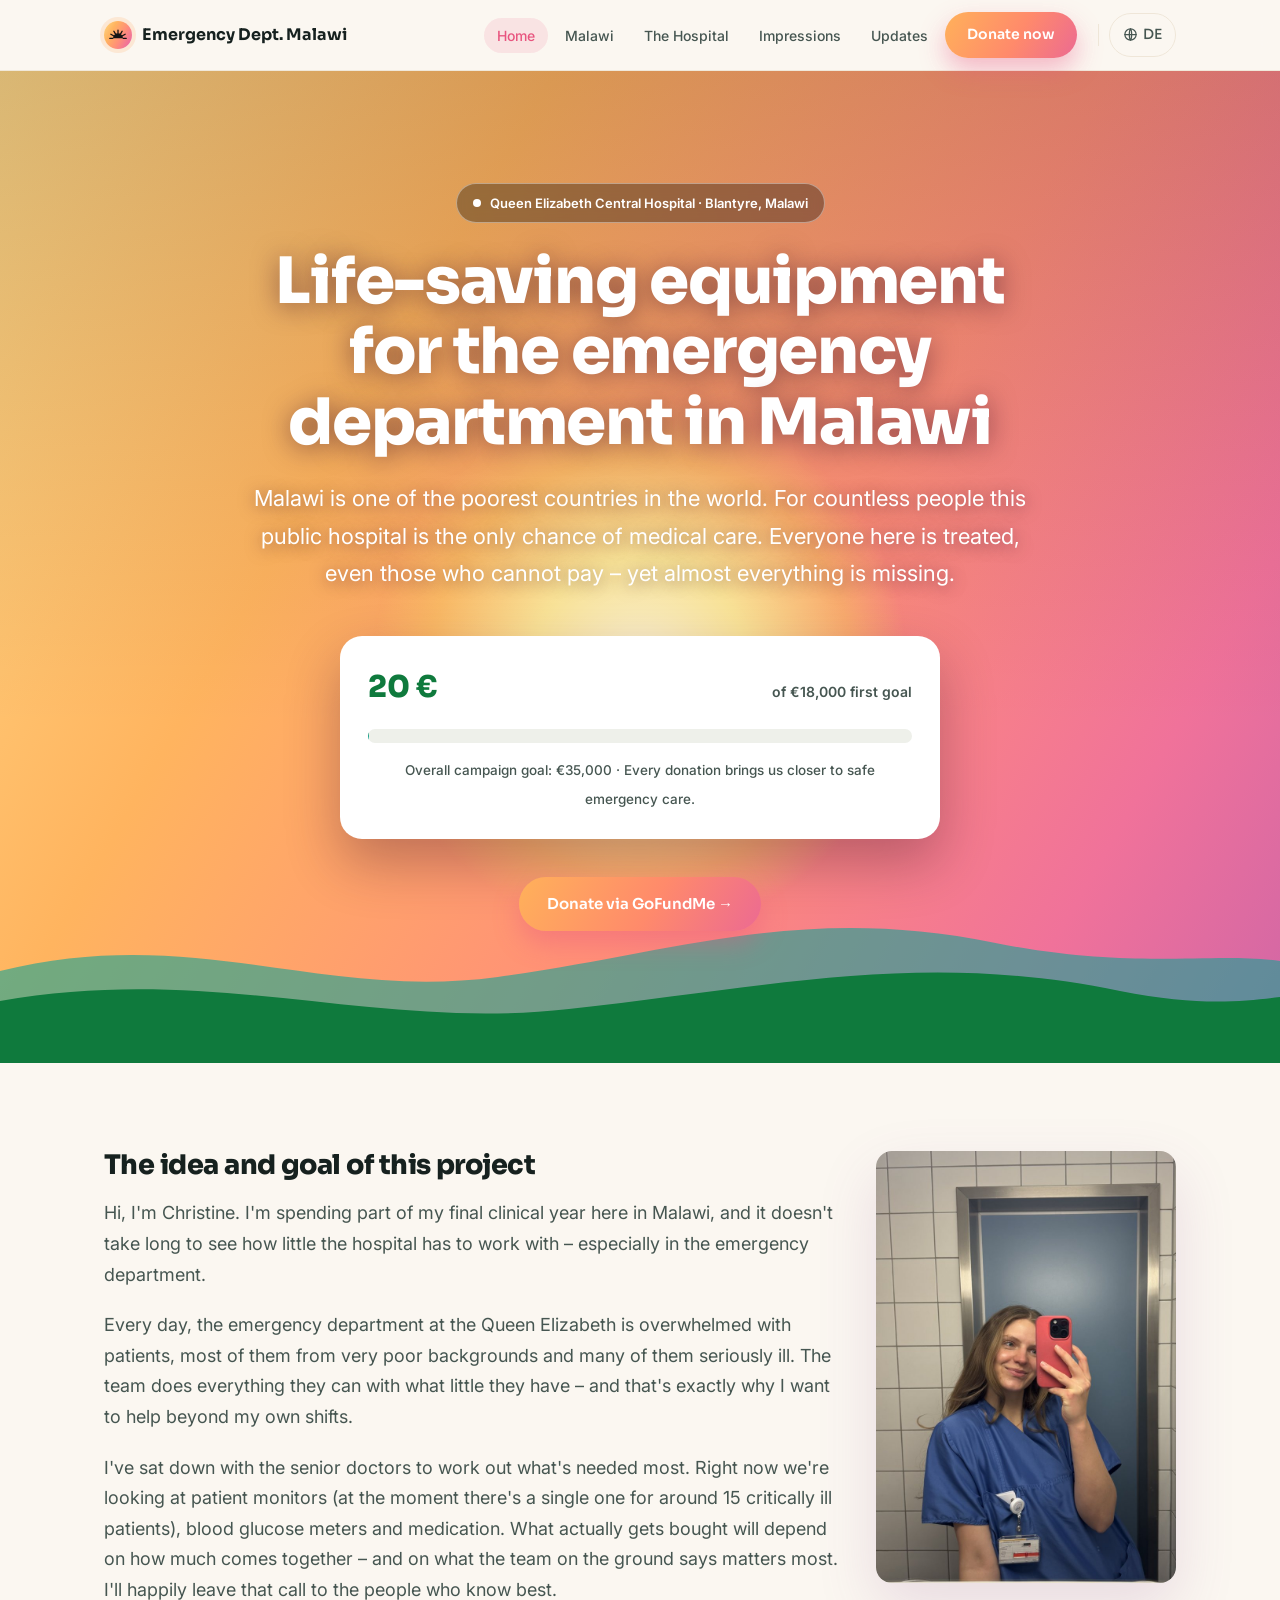
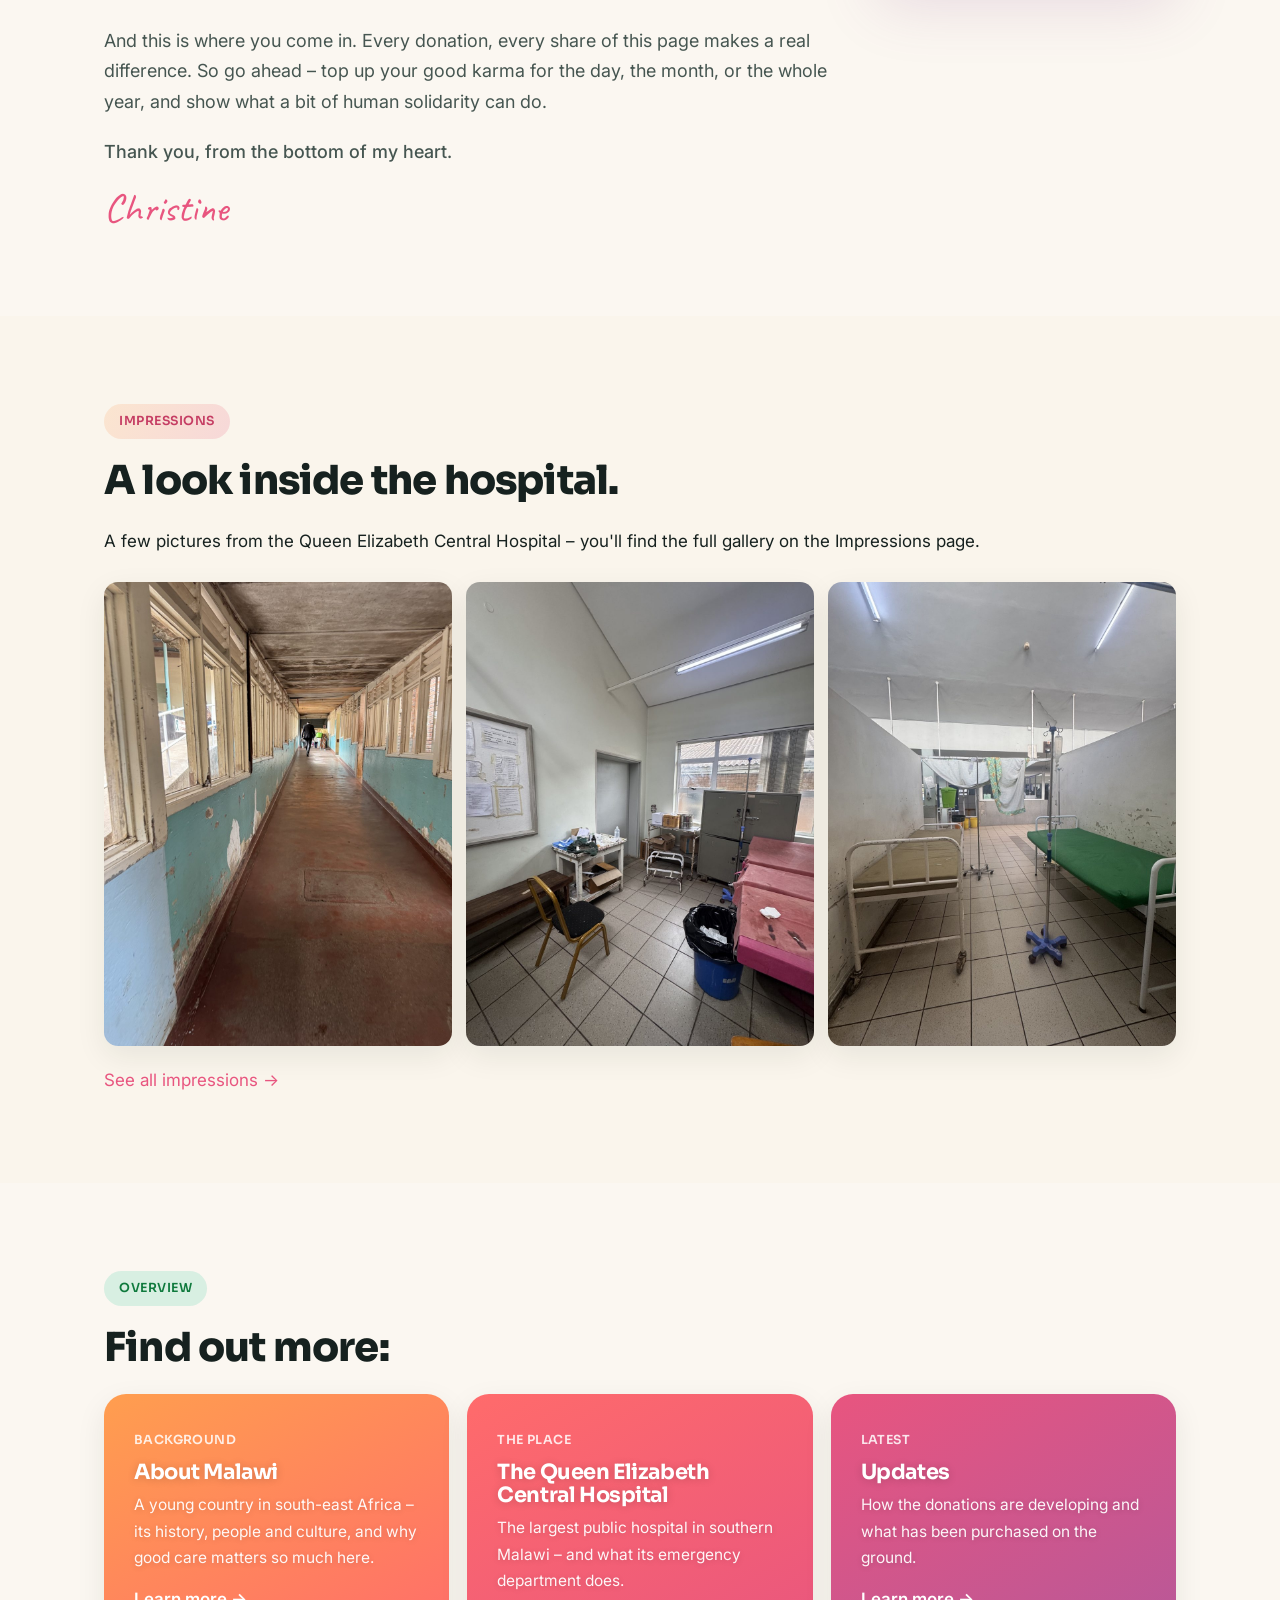
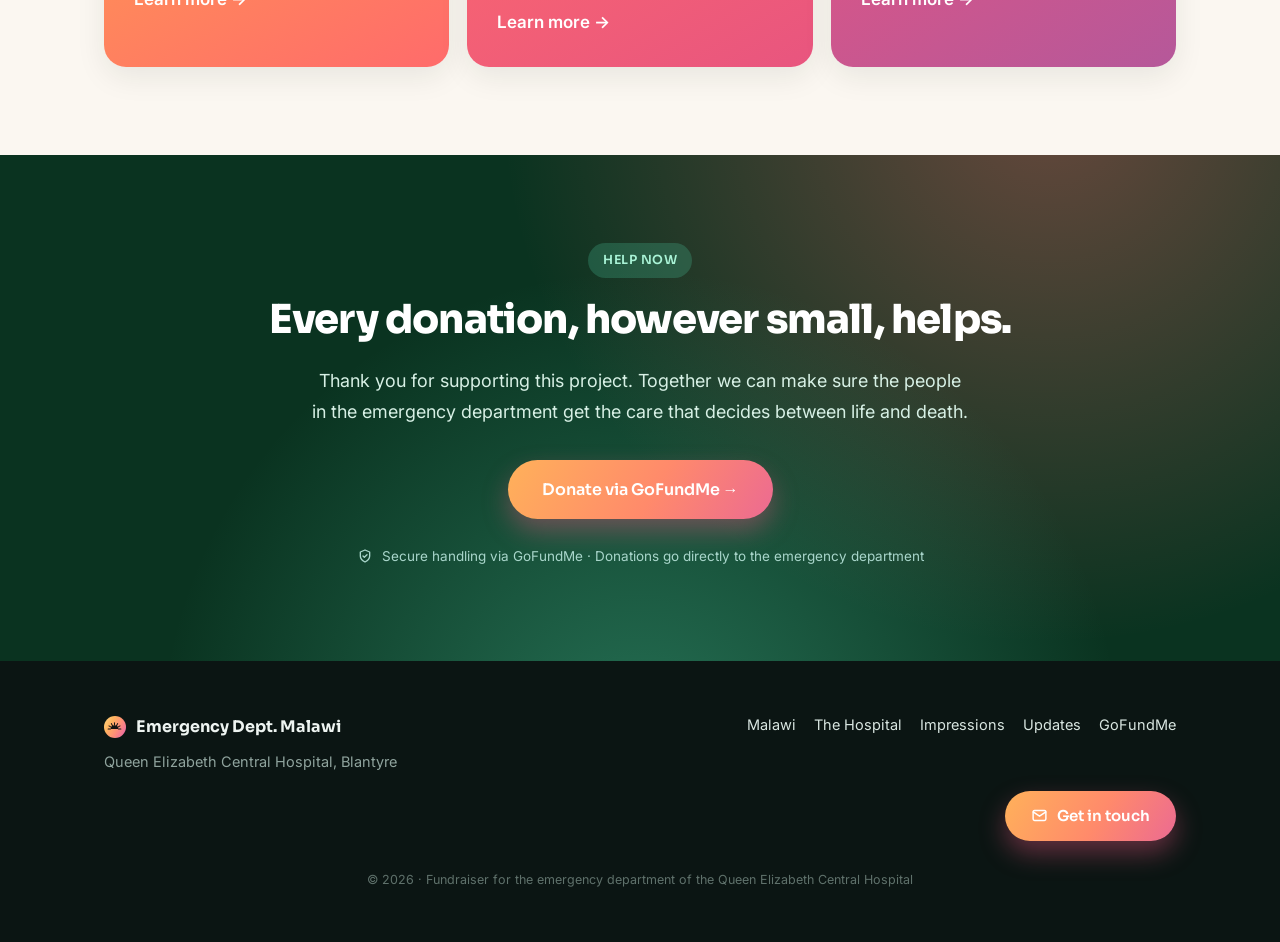
==== en/index.html @ a4d239ee "Add files via upload" ====
<!DOCTYPE html>
<html lang="en">
<head>
<meta charset="UTF-8">
<meta name="viewport" content="width=device-width, initial-scale=1.0">
<title>Emergency Department Malawi – Fundraiser for the Queen Elizabeth Central Hospital</title>
<meta name="description" content="Fundraiser for life-saving equipment for the emergency department at the Queen Elizabeth Central Hospital in Blantyre, Malawi.">
<meta property="og:type" content="website">
<meta property="og:site_name" content="Emergency Dept. Malawi">
<meta property="og:title" content="Emergency Department Malawi – Fundraiser for the Queen Elizabeth Central Hospital">
<meta property="og:description" content="Fundraiser for life-saving equipment for the emergency department at the Queen Elizabeth Central Hospital in Blantyre, Malawi.">
<meta property="og:url" content="https://chrisbicode.github.io/Malawi-Emergency-departement/en/index.html">
<meta property="og:image" content="https://chrisbicode.github.io/Malawi-Emergency-departement/share_en.jpg">
<meta property="og:image:width" content="1200">
<meta property="og:image:height" content="630">
<meta property="og:image:alt" content="Queen Elizabeth Central Hospital emergency department, Malawi – fundraiser">
<meta property="og:locale" content="en_US">
<meta name="twitter:card" content="summary_large_image">
<meta name="twitter:title" content="Emergency Department Malawi – Fundraiser for the Queen Elizabeth Central Hospital">
<meta name="twitter:description" content="Fundraiser for life-saving equipment for the emergency department at the Queen Elizabeth Central Hospital in Blantyre, Malawi.">
<meta name="twitter:image" content="https://chrisbicode.github.io/Malawi-Emergency-departement/share_en.jpg">
<link rel="preconnect" href="https://fonts.googleapis.com">
<link rel="preconnect" href="https://fonts.gstatic.com" crossorigin>
<link href="https://fonts.googleapis.com/css2?family=Sora:wght@400;500;600;700;800&family=Inter:wght@400;500;600&family=Caveat:wght@600;700&display=swap" rel="stylesheet">
<link rel="icon" href="../sun.svg">
<link rel="stylesheet" href="../style.css?v=12">
<style>.nav svg{width:26px;height:26px}.eyebrow .dot{width:8px;height:8px}svg{max-width:100%}.subhero{align-items:flex-start}.subhero h1{margin-bottom:12px}@media(min-width:601px){.subhero .wrap{padding-top:90px}}</style>
</head>
<body>

<!-- ============ HEADER ============ -->
<header class="site">
  <div class="wrap nav">
    <a class="brand" href="index.html"><span class="orb"></span> Emergency&nbsp;Dept.&nbsp;Malawi</a>
    <button class="menu-toggle" aria-label="Menu"><span class="mbar" aria-hidden="true"></span></button>
    <ul id="navmenu">
      <li><a class="link active" href="index.html">Home</a></li>
      <li><a class="link" href="malawi.html">Malawi</a></li>
      <li><a class="link" href="krankenhaus.html">The Hospital</a></li>
      <li><a class="link" href="erfahrungen.html">Impressions</a></li>
      <li><a class="link" href="updates.html">Updates</a></li>
      <li><a href="https://www.gofundme.com/f/lebensrettende-ausstattung-fur-die-notaufnahme-in-malawi" target="_blank" rel="noopener" class="btn btn-primary">Donate now</a></li>
    </ul>
    <a class="link lang" href="../index.html" aria-label="Auf Deutsch"><svg viewBox="0 0 24 24" fill="none" stroke="currentColor" stroke-width="2" stroke-linecap="round" stroke-linejoin="round"><circle cx="12" cy="12" r="9"/><path d="M3 12h18M12 3c2.5 2.7 2.5 15.3 0 18M12 3c-2.5 2.7-2.5 15.3 0 18"/></svg> DE</a>
  </div>
</header>

<!-- ============ HERO ============ -->
<section class="hero hero-centered">
  <div class="sun"></div>
  <div class="scrim"></div>
  <div class="land">
    <svg viewBox="0 0 1440 180" preserveAspectRatio="none" xmlns="http://www.w3.org/2000/svg">
      <path d="M0,86 C220,38 360,116 560,92 C760,68 900,18 1120,58 C1280,86 1360,66 1440,76 L1440,180 L0,180 Z" fill="#15a394" opacity="0.6"/>
      <path d="M0,116 C240,78 420,146 640,124 C880,100 1040,66 1260,106 C1350,122 1400,116 1440,112 L1440,180 L0,180 Z" fill="#0f7a3d"/>
    </svg>
  </div>
  <div class="wrap">
    <span class="eyebrow"><span class="dot"></span> Queen Elizabeth Central Hospital · Blantyre, Malawi</span>
    <h1>Life-saving equipment for the emergency department in Malawi</h1>
    <p class="lead">Malawi is one of the poorest countries in the world. For countless people this public hospital is the only chance of medical care. Everyone here is treated, even those who cannot pay – yet almost everything is missing.</p>

    <div class="progress-card">
      <div class="row">
        <span class="raised" id="raisedAmount">0 €</span>
        <span class="goal">of €18,000 first goal</span>
      </div>
      <div class="bar"><span id="bar"></span></div>
      <small>Overall campaign goal: €35,000 · Every donation brings us closer to safe emergency care.</small>
    </div>

    <div class="cta">
      <a href="https://www.gofundme.com/f/lebensrettende-ausstattung-fur-die-notaufnahme-in-malawi" target="_blank" rel="noopener" class="btn btn-primary">Donate via GoFundMe →</a>
    </div>
  </div>
</section>

<!-- ============ ABOUT ME ============ -->
<section>
  <div class="wrap intro-2col">
    <div class="intro-text">
      <h2 class="title" style="font-size:clamp(21px,2.4vw,27px);margin-bottom:18px">The idea and goal of this project</h2>
      <div class="prose">
        <p>Hi, I'm Christine. I'm spending part of my final clinical year here in Malawi, and it doesn't take long to see how little the hospital has to work with – especially in the emergency department.</p>
        <p>Every day, the emergency department at the Queen Elizabeth is overwhelmed with patients, most of them from very poor backgrounds and many of them seriously ill. The team does everything they can with what little they have – and that's exactly why I want to help beyond my own shifts.</p>
        <p>I've sat down with the senior doctors to work out what's needed most. Right now we're looking at patient monitors (at the moment there's a single one for around 15 critically ill patients), blood glucose meters and medication. What actually gets bought will depend on how much comes together – and on what the team on the ground says matters most. I'll happily leave that call to the people who know best.</p>
        <p>And this is where you come in. Every donation, every share of this page makes a real difference. So go ahead – top up your good karma for the day, the month, or the whole year, and show what a bit of human solidarity can do.</p>
        <p class="danke">Thank you, from the bottom of my heart.</p>
        <div class="signature">Christine</div>
      </div>
    </div>
    <div class="intro-photo">
      <img src="../christine.jpg" alt="Christine in scrubs at the hospital">
    </div>
  </div>
</section>

<!-- ============ IMPRESSIONS PREVIEW ============ -->
<section class="alt">
  <div class="wrap">
    <span class="label sun">Impressions</span>
    <h2 class="title">A look inside the hospital.</h2>
    <p class="prose" style="margin-bottom:26px">A few pictures from the Queen Elizabeth Central Hospital – you'll find the full gallery on the Impressions page.</p>
    <a class="preview-grid" href="erfahrungen.html" aria-label="To the Impressions page">
      <img src="../foto1-flur.jpg" alt="Hospital corridor">
      <img src="../foto2-behandlungsraum.jpg" alt="Trauma room">
      <img src="../foto3-station.jpg" alt="Treatment bays">
      <img class="pv-m" src="../foto4-bett.jpg" alt="Treatment bay">
    </a>
    <p class="prose" style="margin-top:20px"><a href="erfahrungen.html">See all impressions →</a></p>
  </div>
</section>

<!-- ============ LEARN MORE (NAV) ============ -->
<section>
  <div class="wrap">
    <span class="label grn">Overview</span>
    <h2 class="title">Find out more:</h2>
    <div class="cards">
      <a class="navcard" href="malawi.html">
        <span class="tag">Background</span>
        <h3>About Malawi</h3>
        <p>A young country in south-east Africa – its history, people and culture, and why good care matters so much here.</p>
        <span class="go">Learn more →</span>
      </a>
      <a class="navcard" href="krankenhaus.html">
        <span class="tag">The place</span>
        <h3>The Queen Elizabeth Central Hospital</h3>
        <p>The largest public hospital in southern Malawi – and what its emergency department does.</p>
        <span class="go">Learn more →</span>
      </a>
      <a class="navcard" href="updates.html">
        <span class="tag">Latest</span>
        <h3>Updates</h3>
        <p>How the donations are developing and what has been purchased on the ground.</p>
        <span class="go">Learn more →</span>
      </a>
    </div>
  </div>
</section>

<!-- ============ DONATE ============ -->
<section class="donate" id="spenden">
  <div class="wrap">
    <span class="label grn">Help now</span>
    <h2 class="title" style="text-align:center">Every donation, however small, helps.</h2>
    <div class="prose">
      <p>Thank you for supporting this project. Together we can make sure the people in the emergency department get the care that decides between life and death.</p>
    </div>
    <div style="margin-top:32px">
      <a href="https://www.gofundme.com/f/lebensrettende-ausstattung-fur-die-notaufnahme-in-malawi" target="_blank" rel="noopener" class="btn btn-primary" style="font-size:16px;padding:16px 34px">Donate via GoFundMe →</a>
    </div>
    <div class="trust"><svg viewBox="0 0 24 24" fill="none" stroke="currentColor" stroke-width="2" stroke-linecap="round" stroke-linejoin="round"><path d="M12 3l7 3v6c0 4-3 7-7 9-4-2-7-5-7-9V6l7-3Z"/><path d="M9 12l2 2 4-4"/></svg> Secure handling via GoFundMe · Donations go directly to the emergency department</div>
  </div>
</section>

<!-- ============ FOOTER ============ -->
<footer class="site">
  <div class="wrap fgrid">
    <div>
      <div class="brand" style="color:#eef4f1;margin-bottom:10px"><span class="orb" style="width:22px;height:22px"></span> Emergency Dept. Malawi</div>
      Queen Elizabeth Central Hospital, Blantyre
    </div>
    <div class="fnav">
      <a href="malawi.html">Malawi</a>
      <a href="krankenhaus.html">The Hospital</a>
      <a href="erfahrungen.html">Impressions</a>
      <a href="updates.html">Updates</a>
      <a href="https://www.gofundme.com/f/lebensrettende-ausstattung-fur-die-notaufnahme-in-malawi" target="_blank" rel="noopener">GoFundMe</a>
    </div>
  </div>
      <div class="wrap fcontact">
      <a class="btn btn-primary" href="mailto:chbie115@uni-duesseldorf.de" style="padding:12px 26px"><svg viewBox="0 0 24 24" width="17" height="17" fill="none" stroke="currentColor" stroke-width="2" stroke-linecap="round" stroke-linejoin="round"><rect x="3" y="5" width="18" height="14" rx="2"/><path d="M3 7l9 6 9-6"/></svg> Get in touch</a>
    </div>
    <div class="wrap center" style="margin-top:28px;color:#5f716b;font-size:12.5px">© <span id="year"></span> · Fundraiser for the emergency department of the Queen Elizabeth Central Hospital</div>
</footer>

<script>
  const SPENDENZIEL = 18000;
  const SPENDENSTAND = 20;
</script>
<script src="../script.js?v=12"></script>
</body>
</html>
---- style.css ----
/* =========================================================
   Gemeinsames Stylesheet – Spendenaufruf Notaufnahme Malawi
   ========================================================= */
:root{
  --sun-1:#ffd166; --sun-2:#ff9e4f; --sun-3:#ff6b6b; --sun-4:#e8557f; --sun-5:#c94f97;
  --green-1:#0f7a3d; --green-2:#15a394; --green-3:#4ecca3; --green-ink:#0a3320;
  --ink:#16211f; --muted:#465651; --paper:#fbf7f1; --card:#ffffff; --line:#efe6d8;
  --sunset:linear-gradient(120deg,#ffd987 0%,#ffb45f 30%,#ff8f78 60%,#f0729a 84%,#d066a6 100%);
  --sunset-soft:linear-gradient(120deg,#ffb15a,#ff8a6b 55%,#ec6a92);
  --grad-green:linear-gradient(120deg,#0f7a3d,#15a394 60%,#4ecca3);
  --radius:22px;
  --shadow:0 24px 60px rgba(139,75,143,.16);
  --shadow-sm:0 10px 30px rgba(18,33,31,.08);
  --maxw:1120px;
}
*{box-sizing:border-box;margin:0;padding:0}
html{scroll-behavior:smooth}
body{font-family:'Inter',system-ui,sans-serif;color:var(--ink);background:var(--paper);line-height:1.7;font-size:17px;-webkit-font-smoothing:antialiased;overflow-x:hidden}
h1,h2,h3{font-family:'Sora',sans-serif;font-weight:700;line-height:1.1;letter-spacing:-.02em}
a{color:var(--sun-4);text-decoration:none}
.wrap{max-width:var(--maxw);margin:0 auto;padding:0 24px}

.btn{display:inline-flex;align-items:center;gap:9px;font-family:'Sora';font-weight:600;font-size:15px;border:none;cursor:pointer;border-radius:999px;padding:14px 28px;transition:transform .15s ease,box-shadow .2s ease;text-decoration:none}
.btn-primary{background:var(--sunset-soft);color:#fff;box-shadow:0 12px 26px rgba(232,85,127,.4)}
.btn-primary:hover{transform:translateY(-2px);box-shadow:0 18px 34px rgba(232,85,127,.5)}
.btn-green{background:var(--grad-green);color:#fff;box-shadow:0 12px 26px rgba(15,122,61,.35)}
.btn-green:hover{transform:translateY(-2px)}
.btn-ghost{background:rgba(0,0,0,.22);color:#fff;border:1.5px solid rgba(255,255,255,.6);backdrop-filter:blur(6px)}
.btn-ghost:hover{background:rgba(0,0,0,.34)}
.btn-outline{background:#fff;color:var(--green-1);border:1.5px solid var(--line)}
.btn-outline:hover{transform:translateY(-2px);box-shadow:var(--shadow-sm)}

/* ---------- Header / Nav ---------- */
header.site{position:sticky;top:0;z-index:60;background:rgba(251,247,241,.85);backdrop-filter:blur(14px);border-bottom:1px solid rgba(239,230,216,.9)}
.nav{display:flex;align-items:center;gap:10px;height:70px}
.brand{display:flex;align-items:center;gap:10px;font-family:'Sora';font-weight:700;font-size:16px;color:var(--ink);margin-right:auto}
.nav .lang{order:5}
.brand .orb{width:28px;height:28px;border-radius:50%;background:url("sun.svg") center/78% no-repeat, var(--sunset);box-shadow:0 0 0 4px rgba(255,158,79,.18)}
.nav ul{display:flex;gap:4px;list-style:none;align-items:center}
.nav a.link{font-size:14px;font-weight:500;color:var(--muted);padding:9px 13px;border-radius:999px;transition:.2s}
.nav a.link:hover{color:var(--ink);background:rgba(255,158,79,.14)}
.nav a.link.active{color:var(--sun-4);background:rgba(232,85,127,.12)}
.nav .btn{padding:11px 22px;font-size:14px}
.nav .lang{display:inline-flex;align-items:center;gap:5px;border:1px solid var(--line);border-radius:999px;padding:7px 12px;font-family:'Sora';font-weight:600;font-size:13px;color:var(--muted);text-decoration:none;transition:.2s}
.nav .lang svg{width:15px;height:15px}
.nav .lang:hover{color:var(--ink);background:rgba(255,158,79,.1)}
/* Mobile menu */
.menu-toggle{display:none;background:none;border:none;cursor:pointer;padding:8px;color:var(--ink)}
.menu-toggle svg{width:26px;height:26px}
@media(max-width:900px){
  .menu-toggle{display:inline-flex}
  .nav ul{position:absolute;top:70px;left:0;right:0;flex-direction:column;align-items:stretch;gap:2px;background:var(--paper);border-bottom:1px solid var(--line);padding:12px 16px;box-shadow:var(--shadow-sm);display:none}
  .nav ul.open{display:flex}
  .nav ul li{width:100%}
  .nav a.link{display:block;padding:12px 14px}
  .nav .btn{width:100%;justify-content:center;margin-top:6px}
}

/* ---------- Hero (Landing) ---------- */
.hero{position:relative;padding:112px 0 132px;overflow:hidden;color:#fff}
.hero::before{content:"";position:absolute;inset:0;background:var(--sunset);z-index:-4}
.hero .sun{position:absolute;left:50%;top:60%;transform:translate(-50%,-50%);width:540px;height:540px;border-radius:50%;background:radial-gradient(circle,#fff6d8 0%,#ffe89b 28%,rgba(255,209,102,.5) 55%,rgba(255,209,102,0) 70%);z-index:-3;filter:blur(2px)}
.hero .scrim{position:absolute;inset:0;z-index:-2;background:linear-gradient(180deg,rgba(20,8,18,.16) 0%,rgba(20,8,18,.06) 40%,rgba(20,8,18,0) 66%)}
.hero .land{position:absolute;left:0;right:0;bottom:-2px;height:180px;z-index:-1}
.hero .land svg{width:100%;height:100%;display:block}
.hero .wrap{position:relative}
.eyebrow{display:inline-flex;align-items:center;gap:9px;background:rgba(0,0,0,.32);border:1px solid rgba(255,255,255,.4);backdrop-filter:blur(6px);padding:8px 16px;border-radius:999px;font-size:13px;font-weight:600;margin-bottom:24px}
.eyebrow .dot{width:8px;height:8px;border-radius:50%;background:#fff}
.hero h1{font-size:clamp(36px,5.6vw,64px);font-weight:800;max-width:16ch;margin-bottom:22px;text-shadow:0 3px 26px rgba(60,15,40,.55)}
.hero p.lead{font-size:clamp(18px,2.1vw,22px);max-width:57ch;color:#fff;font-weight:400;text-shadow:0 2px 16px rgba(60,15,40,.5)}
.hero .cta{margin-top:38px;display:flex;gap:14px;flex-wrap:wrap}

/* Zentrierte Variante (Landing) */
.hero-centered .wrap{text-align:center;display:flex;flex-direction:column;align-items:center}
.hero-centered h1{margin-left:auto;margin-right:auto}
.hero-centered p.lead{margin-left:auto;margin-right:auto}
.hero-centered .progress-card{margin-left:auto;margin-right:auto}
.hero-centered .cta{justify-content:center}

/* ---------- Top-Balken: einheitliche Höhe auf allen Seiten ---------- */
.subhero{position:relative;overflow:hidden;color:#fff;padding:0;height:300px;display:flex;align-items:center}
.subhero::before{content:"";position:absolute;inset:0;background:var(--sunset);z-index:-3}
.subhero .scrim{position:absolute;inset:0;z-index:-2;background:linear-gradient(180deg,rgba(30,10,25,.22),rgba(30,10,25,.08))}
@media(max-width:600px){ .subhero{height:auto;min-height:240px;padding:52px 0} }

/* Landing-Balken: zentriert, mit Eyebrow */
.lp-hero .wrap{text-align:center;display:flex;flex-direction:column;align-items:center}
.lp-hero h1{max-width:22ch}
.lp-hero p{margin-left:auto;margin-right:auto}

/* Spendenstand direkt unter dem Balken */
.lp-donate{padding:44px 0 8px}
.lp-donate .progress-card{margin:0 auto;border:1px solid var(--line);box-shadow:var(--shadow-sm)}
.lp-donate .cta{margin-top:22px}
.subhero .wrap{position:relative}
.subhero h1{font-size:clamp(30px,4.6vw,48px);font-weight:800;max-width:20ch;margin-bottom:14px;text-shadow:0 3px 22px rgba(60,15,40,.55)}
.subhero p{max-width:60ch;font-size:clamp(17px,2vw,20px);text-shadow:0 2px 14px rgba(60,15,40,.5)}
.subhero .crumb{font-size:13px;font-weight:600;letter-spacing:.4px;text-transform:uppercase;opacity:.9;margin-bottom:14px;display:inline-block}

/* ---------- Fortschritts-Karte ---------- */
.progress-card{margin-top:44px;max-width:600px;background:#fff;border-radius:var(--radius);padding:26px 28px;box-shadow:0 24px 54px rgba(60,15,40,.32);color:var(--ink)}
.progress-card .row{display:flex;justify-content:space-between;align-items:baseline;gap:12px}
.progress-card .raised{font-family:'Sora';font-weight:800;font-size:30px;color:var(--green-1)}
.progress-card .goal{font-size:14px;font-weight:600;color:var(--muted)}
.bar{height:14px;background:#eef0ea;border-radius:999px;margin:16px 0 12px;overflow:hidden}
.bar>span{display:block;height:100%;width:0;border-radius:999px;background:var(--grad-green);transition:width 1.5s cubic-bezier(.22,1,.36,1)}
.progress-card small{font-size:13.5px;font-weight:500;color:var(--muted)}

/* ---------- Sections ---------- */
section{padding:88px 0;position:relative}
.label{display:inline-flex;align-items:center;gap:8px;font-family:'Sora';font-weight:600;font-size:12.5px;letter-spacing:.5px;text-transform:uppercase;padding:7px 15px;border-radius:999px;margin-bottom:20px}
.label.sun{color:#c53d63;background:linear-gradient(120deg,rgba(255,158,79,.18),rgba(232,85,127,.18))}
.label.grn{color:var(--green-1);background:rgba(78,204,163,.2)}
h2.title{font-size:clamp(27px,3.6vw,40px);font-weight:800;max-width:24ch;margin-bottom:24px;color:var(--ink)}
h3.sub{font-family:'Sora';font-size:21px;font-weight:700;margin:34px 0 12px;color:var(--ink)}
.prose p{margin-bottom:20px;max-width:68ch;color:var(--muted);font-size:18px}
.prose p.big{font-size:22px;color:var(--ink);font-weight:500}
.prose ul{margin:0 0 22px 0;padding-left:0;list-style:none;max-width:68ch}
.prose ul li{position:relative;padding-left:28px;margin-bottom:12px;color:var(--muted);font-size:17px}
.prose ul li::before{content:"";position:absolute;left:0;top:10px;width:9px;height:9px;border-radius:50%;background:var(--sunset-soft)}
.narrow{max-width:760px}

/* Zweispaltiges Textlayout (Überschrift links, Text rechts) */
.tc{display:grid;grid-template-columns:300px 1fr;gap:46px;align-items:start}
.tc-head{position:sticky;top:92px}
.tc-head .title{margin-bottom:0;font-size:clamp(24px,3vw,33px);max-width:none;overflow-wrap:break-word;hyphens:auto}
.tc .prose p:first-child{margin-top:0}
.tc.rev{grid-template-columns:1fr 300px}
.tc.rev .tc-head{order:2}
/* Nur im mobilen Design (dort wo auch das Hamburger-Menü kommt): Überschrift oben, gestapelt */
@media(max-width:900px){ .tc,.tc.rev{grid-template-columns:1fr;gap:14px} .tc-head{position:static} .tc.rev .tc-head{order:0} }

/* Einheitlicher, ruhiger Ton für getönte Abschnitte */
.alt,.band-peach,.band-green,.band-rose{background:#faf5ec}

/* Sanftes Einblenden der Abschnitte beim Scrollen */
.align-right .narrow{margin-left:auto;margin-right:0;text-align:right}
.align-right .label{margin-left:auto}
.align-left .narrow{margin-right:auto;text-align:left}
.align-right-center .narrow{margin-left:auto;margin-right:0;text-align:center}
.align-right-center .label{margin-left:auto;margin-right:auto;display:inline-flex}
@media(max-width:600px){ .align-right .narrow{text-align:left} }

/* Malawi-Animation (Weltkugel -> Nadel -> Zoom -> Landesumriss) */
.locator{display:grid;grid-template-columns:1fr 300px;gap:36px;align-items:center;margin-top:8px}
.locator .loc-text .title{margin-bottom:16px}
.loc-btn{margin-top:8px}
@media(max-width:820px){ .locator{grid-template-columns:1fr;gap:22px} .loc-stage{order:-1} }

.loc-stage{position:relative;width:300px;height:300px;margin:0 auto;cursor:pointer;overflow:hidden;border-radius:20px}
.loc-stage svg{position:absolute;inset:0;width:100%;height:100%;overflow:visible}

/* Echte Erdkugel; sanfter Zoom auf den Malawi-Punkt, Kugel bleibt sichtbar */
.globe{transform-origin:var(--mwx,186px) var(--mwy,174px);transition:transform 1.3s cubic-bezier(.5,0,.25,1)}
.locator.zoom .globe{transform:scale(2.3)}

.mwrap{position:absolute;inset:0;display:grid;place-items:center;pointer-events:none}
/* Umriss sitzt genau auf Malawis echter Position und bleibt dort */
.malawi{position:static;width:auto;height:70%;opacity:0;transform-origin:center;
  transform:translate(calc(var(--mwx,186px) - 150px), calc(var(--mwy,174px) - 150px)) scale(.2);
  transition:opacity .35s ease, transform 1.1s cubic-bezier(.3,.7,.2,1)}
.locator.reveal .malawi,
.locator.done .malawi{opacity:1;transform:translate(calc(var(--mwx,186px) - 150px), calc(var(--mwy,174px) - 150px)) scale(.3)}
.malawi path{fill:rgba(232,85,127,.18);stroke:#e8557f;stroke-width:5;stroke-linejoin:round;stroke-linecap:round;stroke-dasharray:1500;stroke-dashoffset:1500}
.locator.reveal .malawi path,
.locator.done .malawi path{animation:mw-draw 1s ease forwards}
@keyframes mw-draw{to{stroke-dashoffset:0}}
.mw-blantyre{fill:#ff6b6b;stroke:#fff;stroke-width:3;opacity:0}
.locator.reveal .mw-blantyre{animation:mw-pop .5s ease 1.5s forwards}
@keyframes mw-pop{from{opacity:0}to{opacity:1}}

/* sanftes „Atmen" der Kugel vor dem Start */
.locator:not(.running) .globe{animation:globe-breathe 4s ease-in-out infinite;transform-origin:150px 150px}
@keyframes globe-breathe{0%,100%{transform:scale(1)}50%{transform:scale(1.02)}}

@media(prefers-reduced-motion: reduce){
  .globe,.pin,.malawi,.malawi path{transition:none;animation:none}
  .locator .globe{opacity:0}
  .locator .malawi{opacity:1;transform:none}
  .malawi path{stroke-dashoffset:0}
}
@media(max-width:360px){ .loc-stage{width:280px;height:280px} }

/* Fakten-Karten (bunt) */
.facts{display:grid;grid-template-columns:repeat(3,1fr);gap:22px;margin-top:12px}
.fact{border-radius:var(--radius);padding:32px 28px;color:#fff;box-shadow:var(--shadow-sm);position:relative;overflow:hidden}
.fact:nth-child(3n+1){background:linear-gradient(150deg,#ff9e4f,#ff6b6b)}
.fact:nth-child(3n+2){background:linear-gradient(150deg,#ff6b6b,#e8557f)}
.fact:nth-child(3n+3){background:linear-gradient(150deg,#e8557f,#b5589a)}
.fact .num{font-family:'Sora';font-weight:800;font-size:46px;line-height:1;margin-bottom:10px;text-shadow:0 2px 10px rgba(0,0,0,.22)}
.fact p{font-size:15.5px;color:#fff;margin:0;text-shadow:0 1px 8px rgba(0,0,0,.28)}
@media(max-width:820px){ .facts{grid-template-columns:1fr} }
/* Zahlen als horizontale Leisten (in Spalten-Layout) */
.facts-col{grid-template-columns:1fr;gap:14px}
.facts-col .fact{display:flex;align-items:center;gap:22px;padding:22px 26px}
.facts-col .fact .num{margin-bottom:0;flex:none;min-width:74px;text-align:center}
.facts-col .fact p{flex:1}

/* Info-Karten (hell, für Fakten mit Label) */
.infogrid{display:grid;grid-template-columns:repeat(3,1fr);gap:14px;margin-top:14px}
.infocard{background:var(--card);border:1px solid var(--line);border-radius:16px;padding:18px 18px;box-shadow:var(--shadow-sm);transition:transform .15s ease}
.infocard:hover{transform:translateY(-3px)}
.infocard .ic-top{width:38px;height:38px;border-radius:11px;display:grid;place-items:center;background:linear-gradient(150deg,#ff9e4f,#e8557f);color:#fff;margin-bottom:12px}
.infocard .ic-top svg{width:20px;height:20px}
.infocard .k{font-family:'Sora';font-size:11.5px;font-weight:600;letter-spacing:.5px;text-transform:uppercase;color:var(--muted);margin-bottom:3px}
.infocard .v{font-size:16px;color:var(--ink);font-weight:600;line-height:1.3}
.infocard .v small{display:block;font-weight:400;font-size:13px;color:var(--muted);margin-top:3px}
@media(max-width:820px){ .infogrid{grid-template-columns:1fr 1fr} }
@media(max-width:520px){ .infogrid{grid-template-columns:1fr} }

/* Bedarf / Icon-Liste */
.needs{display:grid;grid-template-columns:repeat(2,1fr);gap:16px;margin-top:10px}
.need{display:flex;gap:16px;align-items:flex-start;background:var(--card);border:1px solid var(--line);border-radius:18px;padding:24px 26px;box-shadow:var(--shadow-sm);transition:transform .15s ease}
.need:hover{transform:translateY(-3px)}
.need .ic{flex:none;width:44px;height:44px;border-radius:13px;display:grid;place-items:center;background:var(--grad-green);color:#fff}
.need .ic svg{width:22px;height:22px}
.need p{margin:0;font-size:16px;color:var(--muted)}
.need strong{color:var(--ink)}
@media(max-width:820px){ .needs{grid-template-columns:1fr} }

/* Navigations-Karten (Landing -> Unterseiten) */
.cards{display:grid;grid-template-columns:repeat(3,1fr);gap:18px;margin-top:14px}
.navcard{display:block;border-radius:var(--radius);padding:30px;box-shadow:var(--shadow-sm);transition:transform .15s ease,box-shadow .2s ease;color:#fff;overflow:hidden}
.navcard:nth-child(3n+1){background:linear-gradient(150deg,#ff9e4f,#ff6b6b)}
.navcard:nth-child(3n+2){background:linear-gradient(150deg,#ff6b6b,#e8557f)}
.navcard:nth-child(3n+3){background:linear-gradient(150deg,#e8557f,#b5589a)}
.navcard:hover{transform:translateY(-4px);box-shadow:var(--shadow)}
.navcard .tag{font-family:'Sora';font-size:12.5px;font-weight:600;letter-spacing:.4px;text-transform:uppercase;color:rgba(255,255,255,.85)}
.navcard h3{font-family:'Sora';font-size:21px;font-weight:700;margin:8px 0 8px;color:#fff;text-shadow:0 1px 8px rgba(0,0,0,.18)}
.navcard p{color:rgba(255,255,255,.94);font-size:15.5px;margin:0;text-shadow:0 1px 6px rgba(0,0,0,.15)}
.navcard .go{display:inline-block;margin-top:14px;color:#fff;font-weight:600}
@media(max-width:820px){ .cards{grid-template-columns:1fr} }

/* Fotos */
/* Eindrücke-Vorschau (Startseite) */
.preview-grid{display:grid;grid-template-columns:repeat(3,1fr);gap:14px;margin-top:6px}
.preview-grid img{width:100%;aspect-ratio:3/4;object-fit:cover;border-radius:14px;box-shadow:var(--shadow-sm);transition:transform .18s ease}
.preview-grid:hover img{transform:translateY(-2px)}
@media(max-width:600px){ .preview-grid{grid-template-columns:1fr 1fr} }

/* Intro mit Foto (Startseite) */
.intro-2col{display:grid;grid-template-columns:1fr 300px;gap:38px;align-items:start}
.intro-photo img{width:100%;border-radius:16px;box-shadow:var(--shadow);display:block}
.intro-photo figcaption{margin-top:8px;font-size:13px;color:var(--muted);text-align:center}
@media(max-width:820px){ .intro-2col{grid-template-columns:1fr} .intro-photo{max-width:280px;margin:0 auto} }
.signature{font-family:'Caveat',cursive;font-size:40px;line-height:1;color:var(--sun-4);margin-top:8px}
.danke{font-size:19px;color:var(--ink);font-weight:500;margin-top:6px}

/* Einzelnes Feature-Foto (z. B. Krankenhaus) */
.feature-photo{margin:6px 0 30px}
.feature-photo img{width:100%;max-height:440px;object-fit:cover;border-radius:var(--radius);box-shadow:var(--shadow);display:block}
.feature-photo figcaption{margin-top:10px;font-size:14px;color:var(--muted);text-align:center}

/* Hinweis über der Galerie */
.gallery-note{background:#fff;border:1px solid var(--line);border-radius:12px;padding:14px 18px;margin:2px 0 22px;font-size:15px;color:var(--muted);display:flex;gap:11px;align-items:flex-start;line-height:1.6}
.gallery-note svg{flex:none;width:20px;height:20px;color:var(--sun-4);margin-top:2px}

/* Bilder-Karussell (Eindrücke) */
.carousel{max-width:840px;margin:6px auto 0}
.car-viewport{position:relative;border-radius:20px;overflow:hidden;border:1px solid var(--line);box-shadow:var(--shadow)}
.car-track{display:flex;transition:transform .45s cubic-bezier(.4,0,.2,1)}
.slide{min-width:100%;margin:0;display:flex;flex-direction:column}
.slide img{width:100%;height:min(70vh,560px);object-fit:cover;display:block}
.slide.fit img{object-fit:contain;background:#f1ece2}
.slide figcaption{background:#fff;color:var(--muted);font-size:15.5px;line-height:1.5;text-align:center;padding:16px 22px 20px;border-top:1px solid var(--line)}
.car-nav{position:absolute;top:calc(min(70vh,560px) / 2);transform:translateY(-50%);width:46px;height:46px;border-radius:50%;border:none;cursor:pointer;
  background:rgba(255,255,255,.9);color:#16211f;display:grid;place-items:center;box-shadow:0 6px 16px rgba(0,0,0,.28);transition:background .15s ease,transform .15s ease}
.car-nav:hover{background:#fff;transform:translateY(-50%) scale(1.06)}
.car-nav.prev{left:14px}
.car-nav.next{right:14px}
.car-dots{display:flex;justify-content:center;gap:9px;margin-top:16px}
.car-dot{width:10px;height:10px;border-radius:50%;border:none;cursor:pointer;background:var(--line);padding:0;transition:background .2s ease,transform .2s ease}
.car-dot.active{background:var(--sun-4);transform:scale(1.25)}
@media(max-width:600px){ .car-nav{width:40px;height:40px} }

.gallery{display:grid;grid-template-columns:repeat(4,1fr);gap:18px;margin-top:10px}
.shot{margin:0}
.shot img{width:100%;aspect-ratio:3/4;object-fit:cover;border-radius:16px;box-shadow:var(--shadow-sm);display:block;transition:transform .2s ease}
.shot:hover img{transform:translateY(-3px)}
.shot figcaption{margin-top:9px;font-size:13.5px;color:var(--muted);line-height:1.45}
.ph{aspect-ratio:4/3;border-radius:18px;display:flex;flex-direction:column;align-items:center;justify-content:center;text-align:center;padding:16px;color:#b0785a;background:linear-gradient(150deg,#fff3e6,#ffe9ef);border:1.5px dashed #f2c9b0;font-weight:600;font-size:13px}
.ph svg{width:32px;height:32px;margin-bottom:10px;opacity:.65}
@media(max-width:820px){ .gallery{grid-template-columns:1fr 1fr} }

/* Projekt-/Zitat-Karte */
.project-card{background:var(--card);border:1px solid var(--line);border-radius:var(--radius);padding:44px;box-shadow:var(--shadow);position:relative;overflow:hidden}
.project-card::before{content:"";position:absolute;right:-70px;top:-70px;width:220px;height:220px;border-radius:50%;background:var(--sunset);opacity:.18}
@media(max-width:820px){ .project-card{padding:30px 24px} }
.quote{border-left:4px solid transparent;border-image:var(--sunset-soft) 1;padding:6px 0 6px 24px;margin:26px 0;font-size:20px;font-style:italic;color:var(--ink);max-width:64ch}

/* Timeline (Updates) */
.timeline{margin-top:20px;position:relative;padding-left:26px}
.timeline::before{content:"";position:absolute;left:6px;top:6px;bottom:6px;width:3px;border-radius:3px;background:linear-gradient(180deg,var(--sun-2),var(--sun-4),var(--green-2))}
.tl-item{position:relative;margin-bottom:30px}
.tl-item::before{content:"";position:absolute;left:-26px;top:4px;width:15px;height:15px;border-radius:50%;background:#fff;border:3px solid var(--sun-3);box-shadow:0 0 0 4px rgba(255,107,107,.14)}
.tl-item .date{font-family:'Sora';font-size:13px;font-weight:600;letter-spacing:.4px;text-transform:uppercase;color:var(--sun-4)}
.tl-item h3{font-family:'Sora';font-size:20px;font-weight:700;margin:4px 0 8px;color:var(--ink)}
.tl-item p{color:var(--muted);font-size:17px;margin:0 0 10px;max-width:66ch}
.tl-item img{max-width:100%;border-radius:14px;margin-top:6px;box-shadow:var(--shadow-sm)}
.empty{background:var(--card);border:1px dashed var(--line);border-radius:16px;padding:26px;color:var(--muted)}

/* Spenden CTA */
.donate{background:var(--green-ink);color:#fff;text-align:center;overflow:hidden}
.donate::before{content:"";position:absolute;inset:0;background:radial-gradient(circle at 50% 118%,rgba(78,204,163,.4),transparent 55%),radial-gradient(circle at 82% -12%,rgba(255,107,107,.38),transparent 46%);z-index:0}
.donate .wrap{position:relative;z-index:1}
.donate .label.grn{background:rgba(78,204,163,.24);color:#a9f3d6}
.donate h2{color:#fff;margin-left:auto;margin-right:auto}
.donate .prose{max-width:none}
.donate .prose p{color:#d7f0e5;margin:0 auto 20px;max-width:60ch}
.trust{display:inline-flex;align-items:center;gap:9px;font-size:13.5px;color:#a9d6cb;margin-top:26px}
.trust svg{width:16px;height:16px}

/* Quellen / Kleingedrucktes */
.sources{font-size:13.5px;color:#8a938f;max-width:70ch}
.sources a{color:#8a938f;text-decoration:underline}

/* Footer */
footer.site{background:#0b1513;color:#8fa39d;padding:52px 0;font-size:14.5px}
footer .fgrid{display:flex;justify-content:space-between;gap:28px;flex-wrap:wrap}
footer .fnav{display:flex;gap:18px;flex-wrap:wrap}
footer a{color:#d9e6e1}
footer .brand .orb{box-shadow:none}
.center{text-align:center}

/* ---- Feinschliff ---- */
/* Banner: Überschrift zentriert, mit reservierter Höhe -> gleiche, ruhige Platzierung ohne Springen */
@media(min-width:601px){
  .subhero{align-items:flex-start}
  .subhero .wrap{padding-top:92px}
  .subhero h1{margin-bottom:12px}
  .subhero p{margin-bottom:0}
}
/* Sprachumschalter: rechts außen, mit Abstand + feiner Trennlinie abgesetzt */
.nav .lang{margin-left:22px;position:relative}
.nav .lang::before{content:"";position:absolute;left:-12px;top:50%;transform:translateY(-50%);width:1px;height:22px;background:var(--line)}
@media(max-width:600px){ .nav .lang::before{display:none} }
/* ---- Mobile-Feinschliff ---- */
.fcontact{margin-top:16px;text-align:right}
.preview-grid .pv-m{display:none}
@media(max-width:600px){
  .hero{padding:48px 0 80px}
  .hero .cta{margin-top:22px}
  .progress-card{margin-top:24px;padding:20px 18px}
  footer .fgrid{flex-direction:column;gap:16px}
  footer .fnav{gap:10px 16px}
  .fcontact{text-align:center}
  .facts-col .fact{flex-direction:column;align-items:flex-start;gap:8px;padding:20px 20px}
  .facts-col .fact .num{min-width:0;text-align:left;font-size:38px}
  .preview-grid .pv-m{display:block}
}

/* Hamburger-Icon als gefüllte Balken (bulletproof, keine Linien/currentColor) */
.menu-toggle .mbar,.menu-toggle .mbar::before,.menu-toggle .mbar::after{content:"";display:block;width:24px;height:3px;border-radius:2px;background:#16211f}
.menu-toggle .mbar{position:relative}
.menu-toggle .mbar::before{position:absolute;left:0;top:-8px}
.menu-toggle .mbar::after{position:absolute;left:0;top:8px}
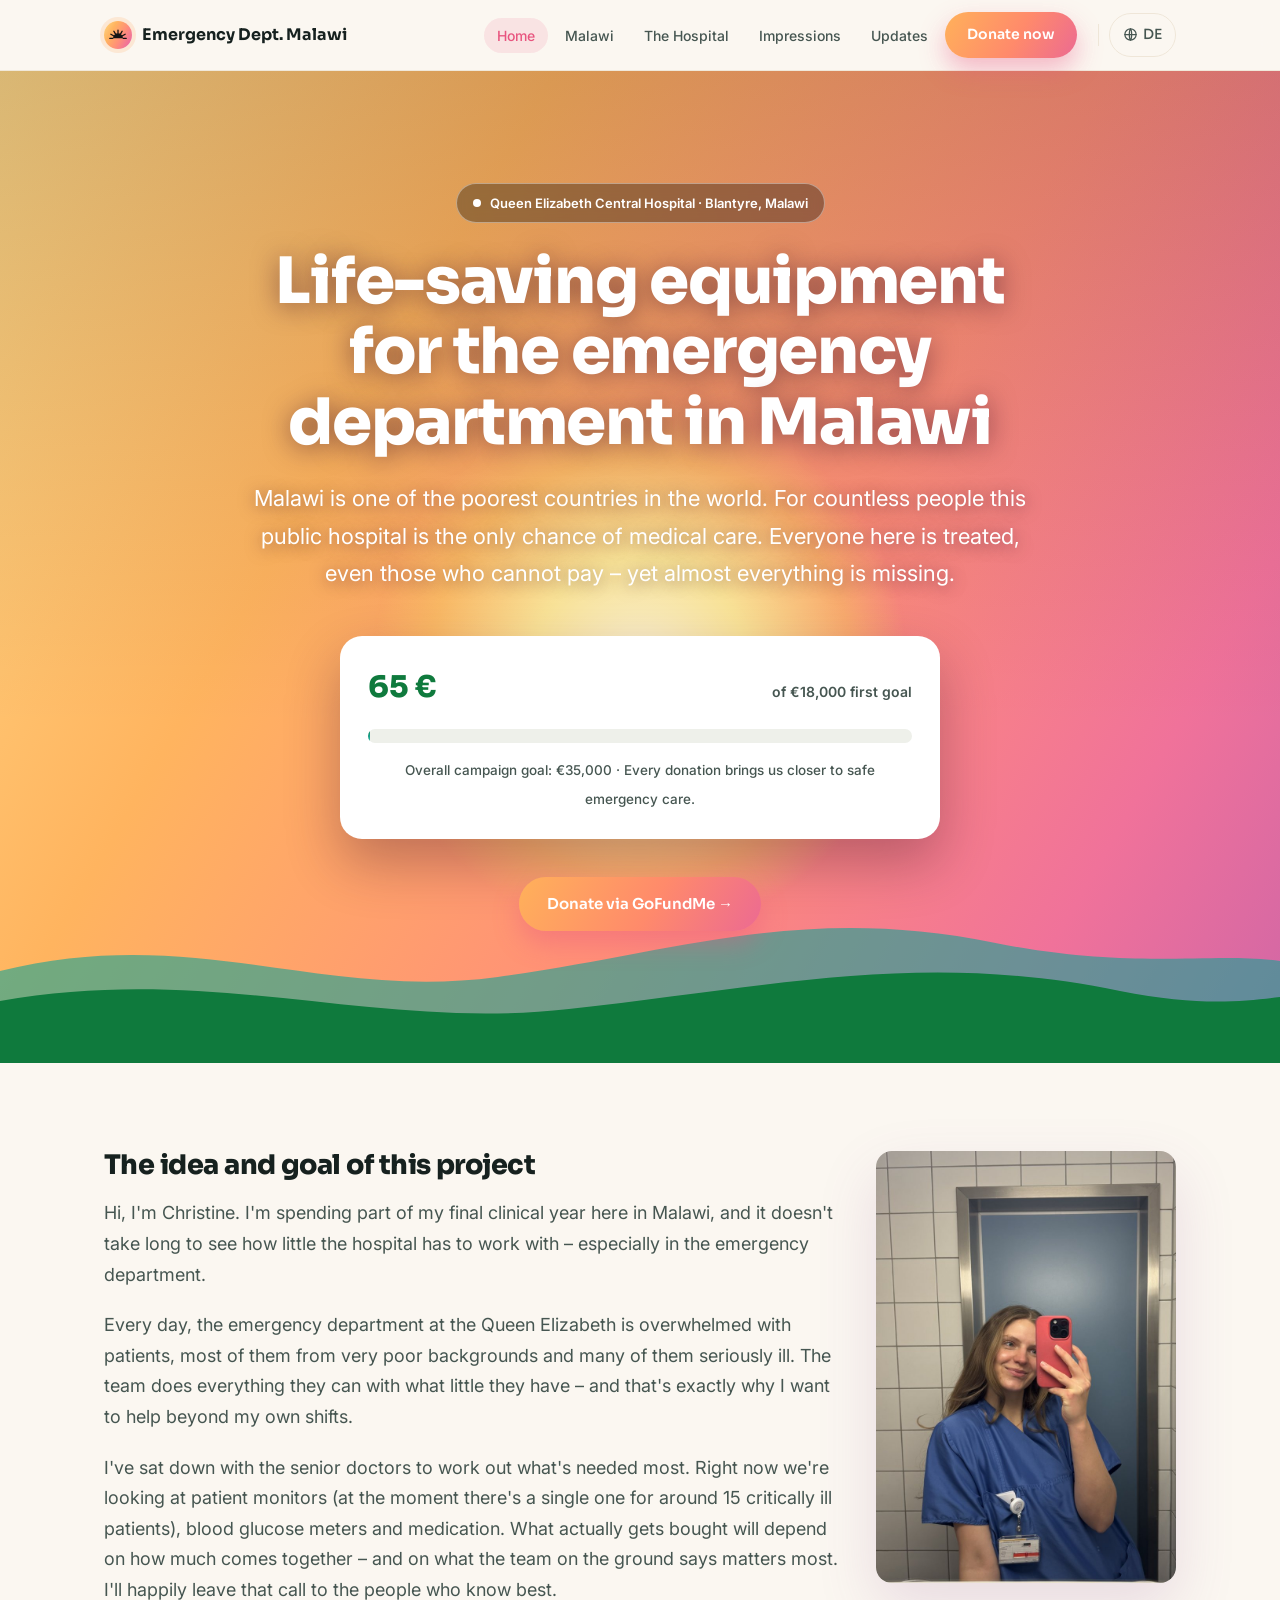
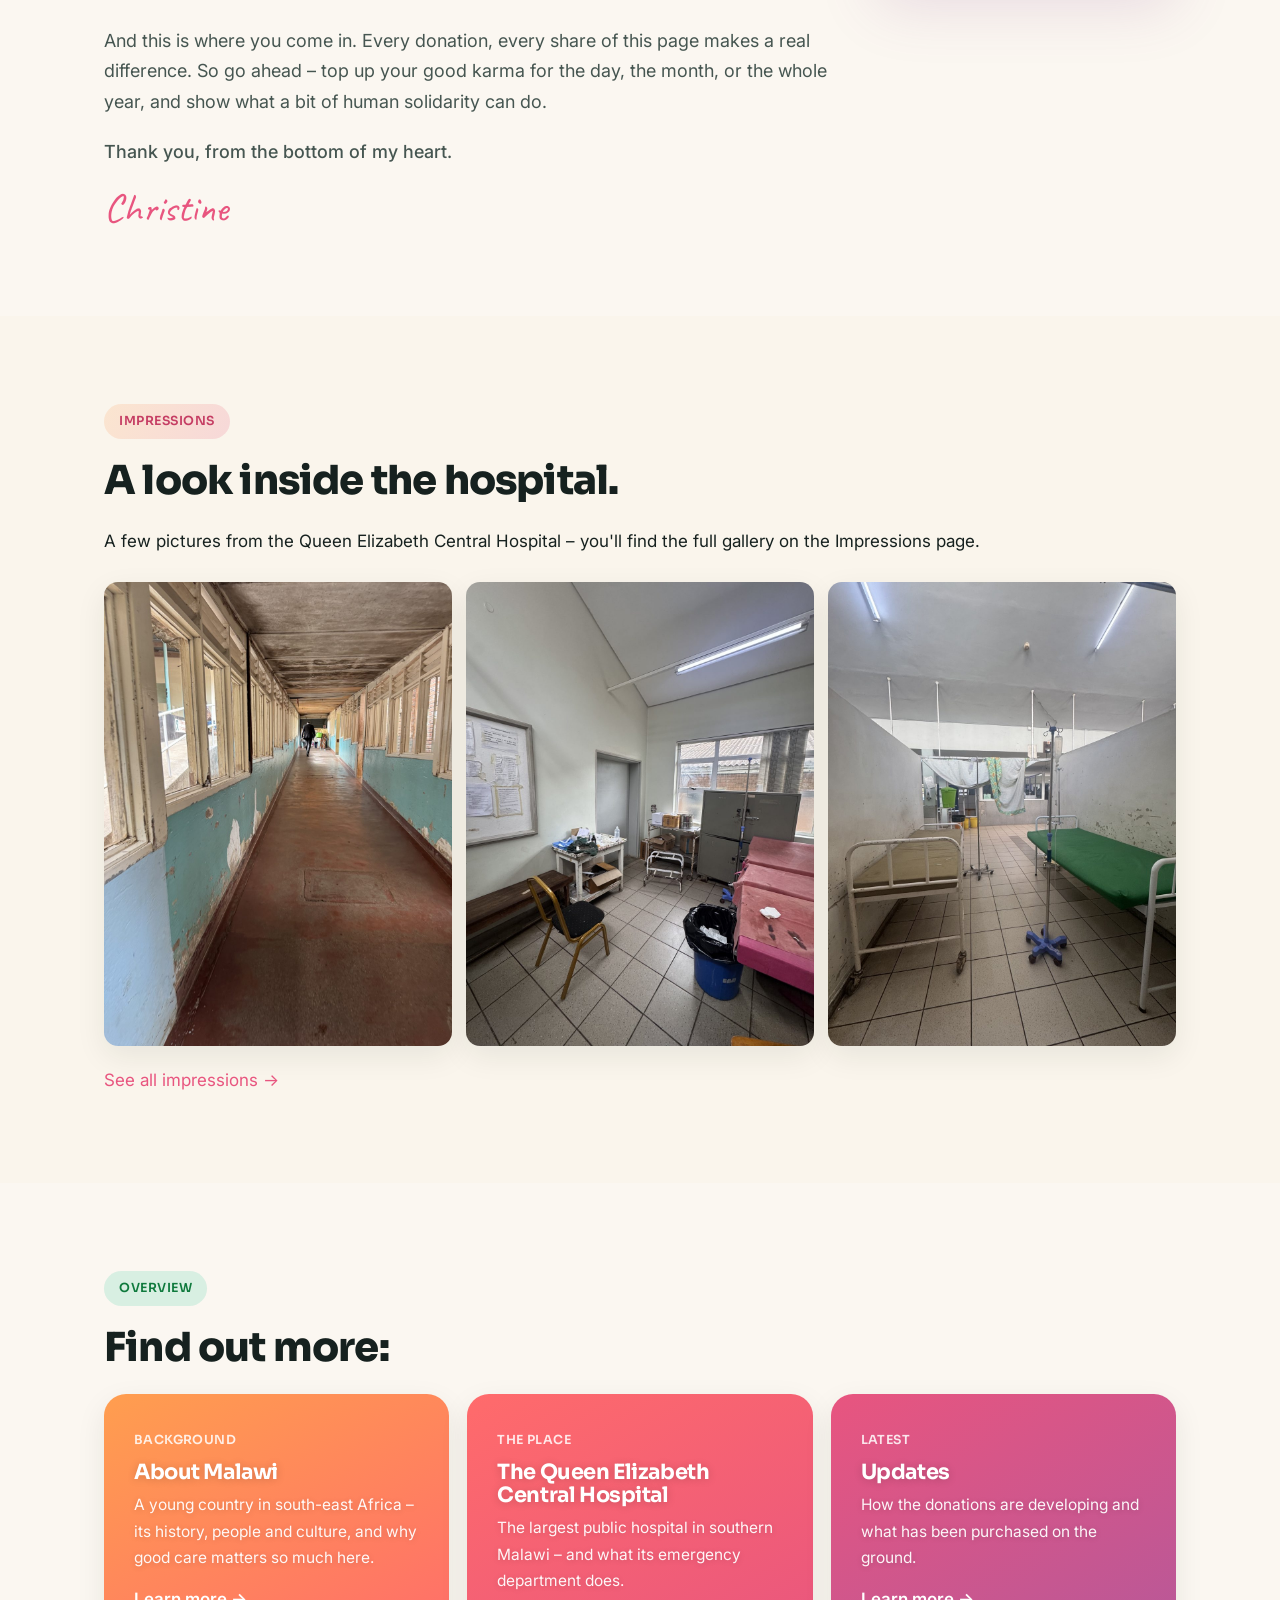
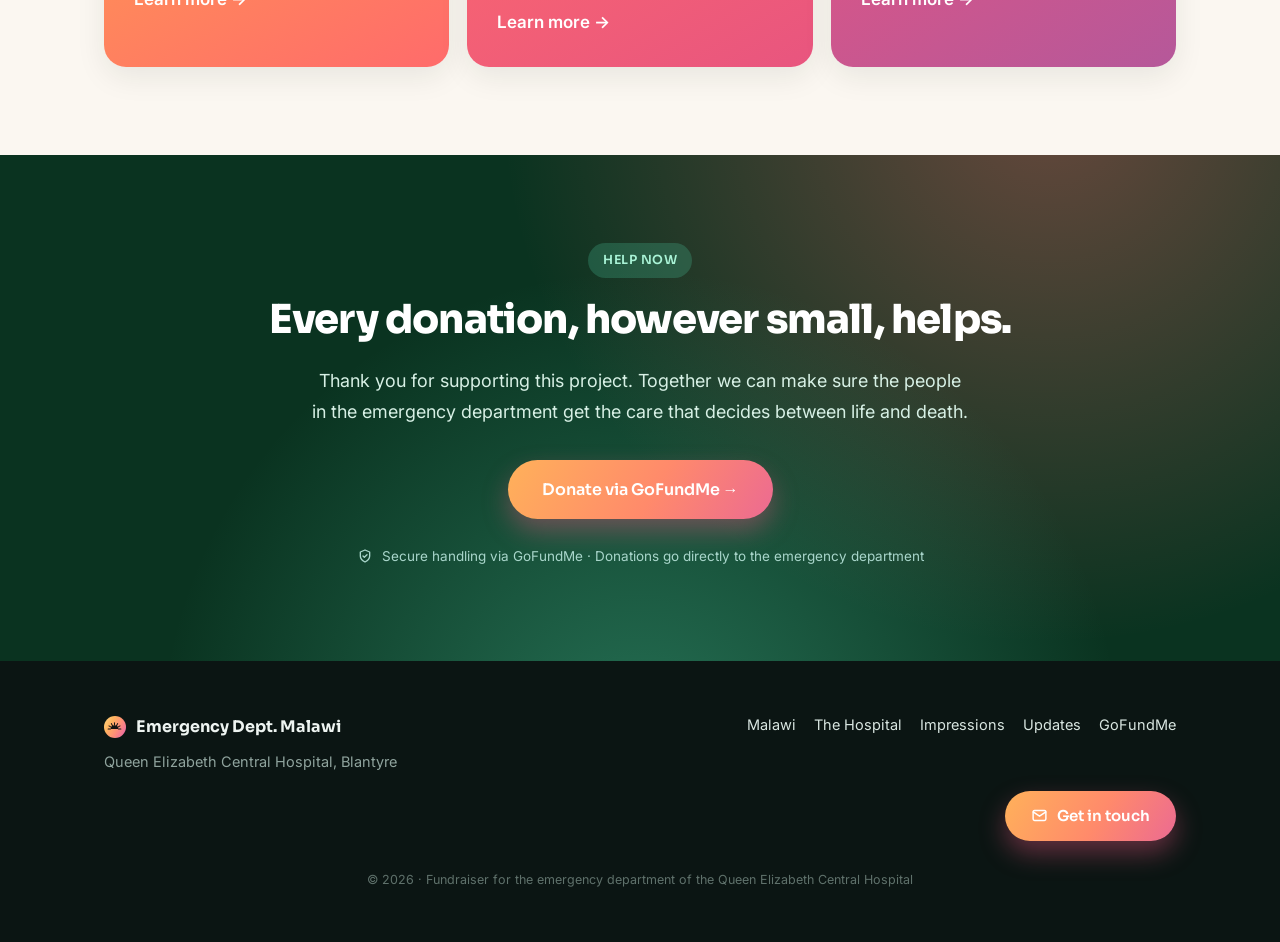
==== commit ab3d88c4: "Update index.html" ====
--- a/en/index.html
+++ b/en/index.html
@@ -177,7 +177,7 @@
 
 <script>
   const SPENDENZIEL = 18000;
-  const SPENDENSTAND = 20;
+  const SPENDENSTAND = 65;
 </script>
 <script src="../script.js?v=12"></script>
 </body>
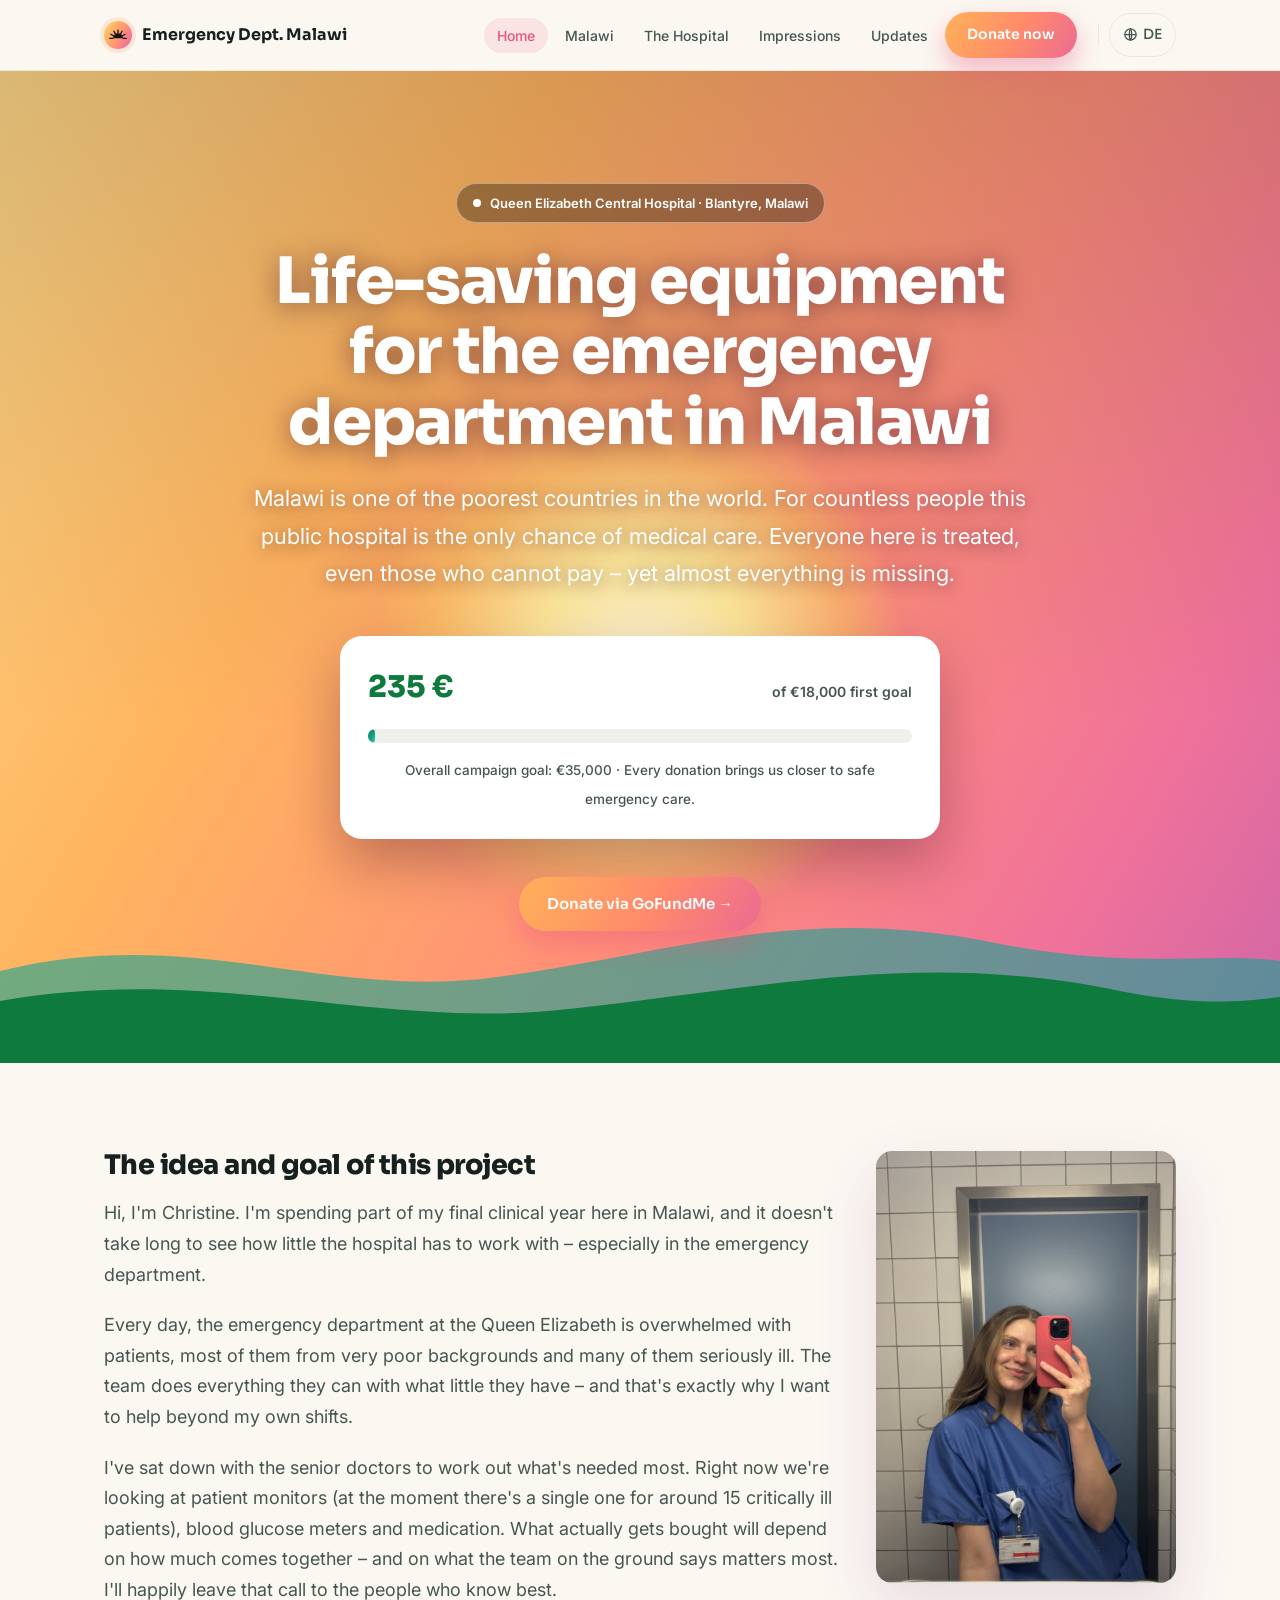
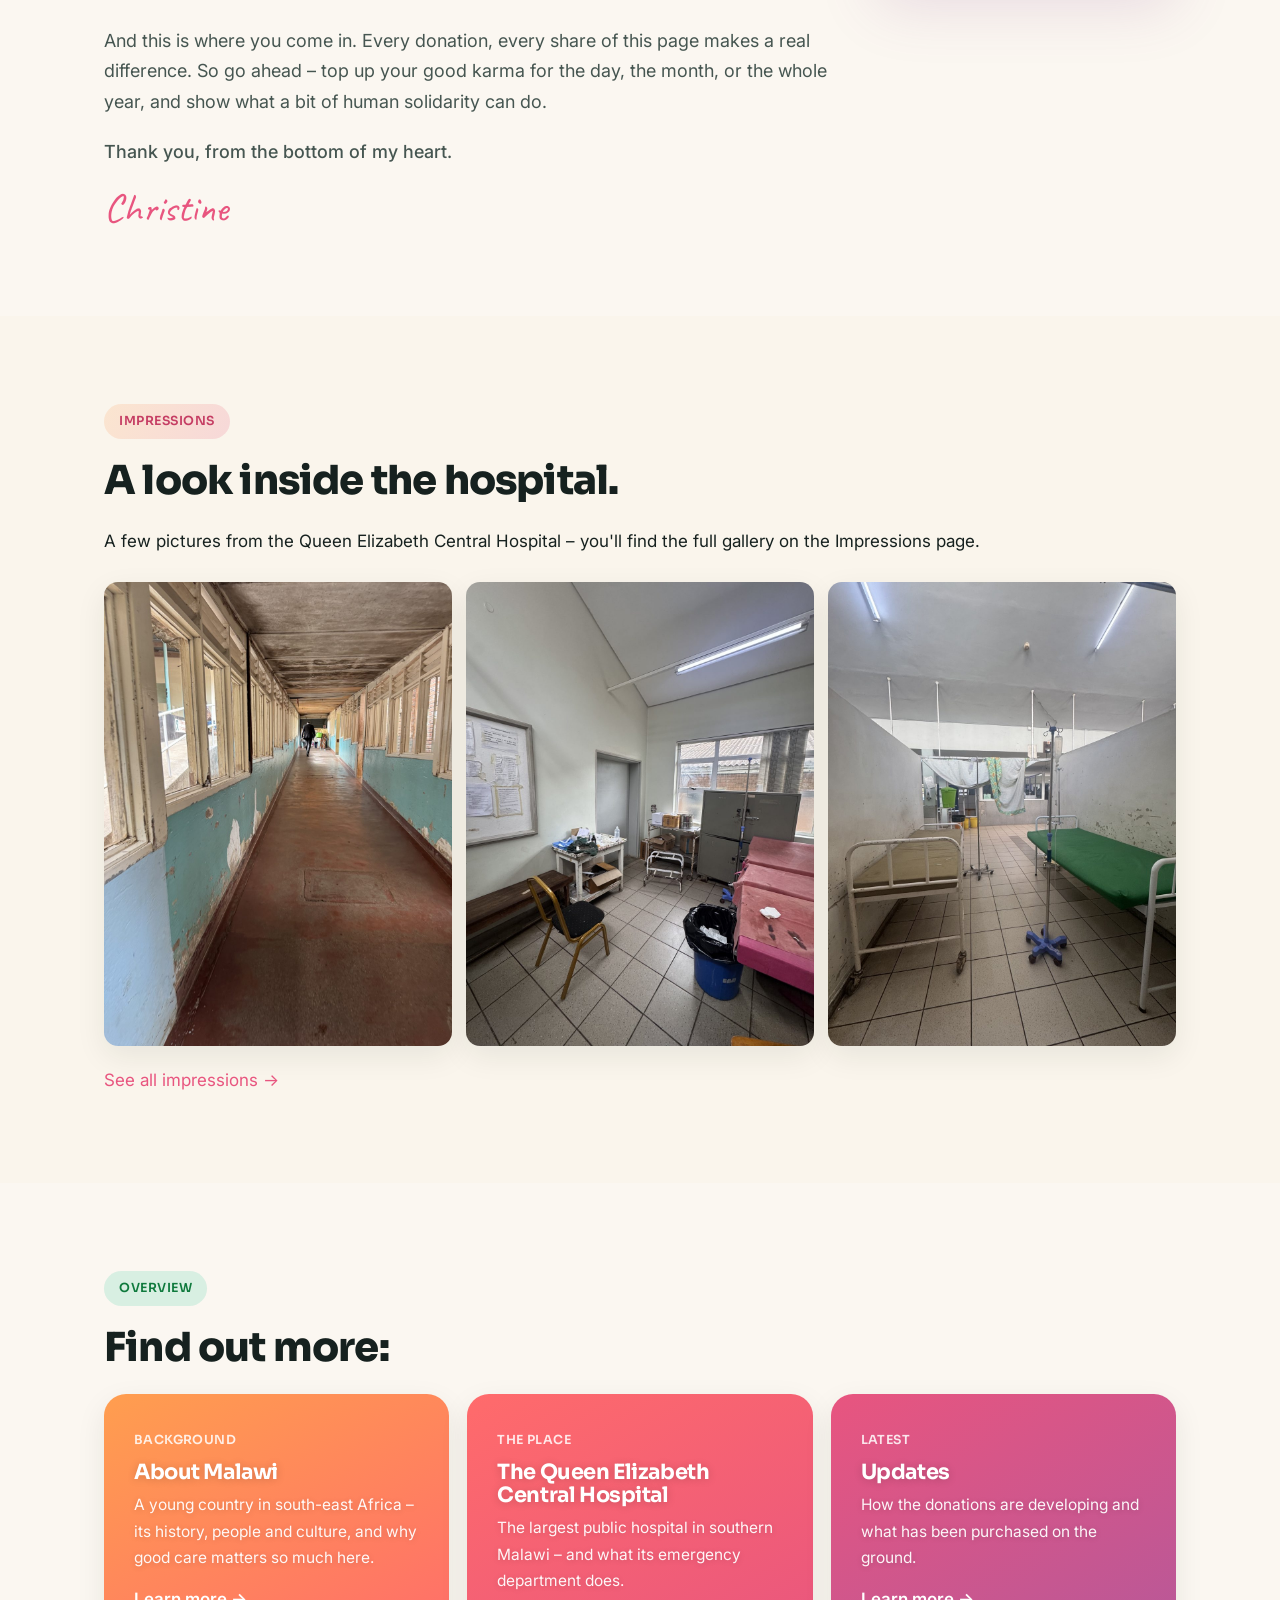
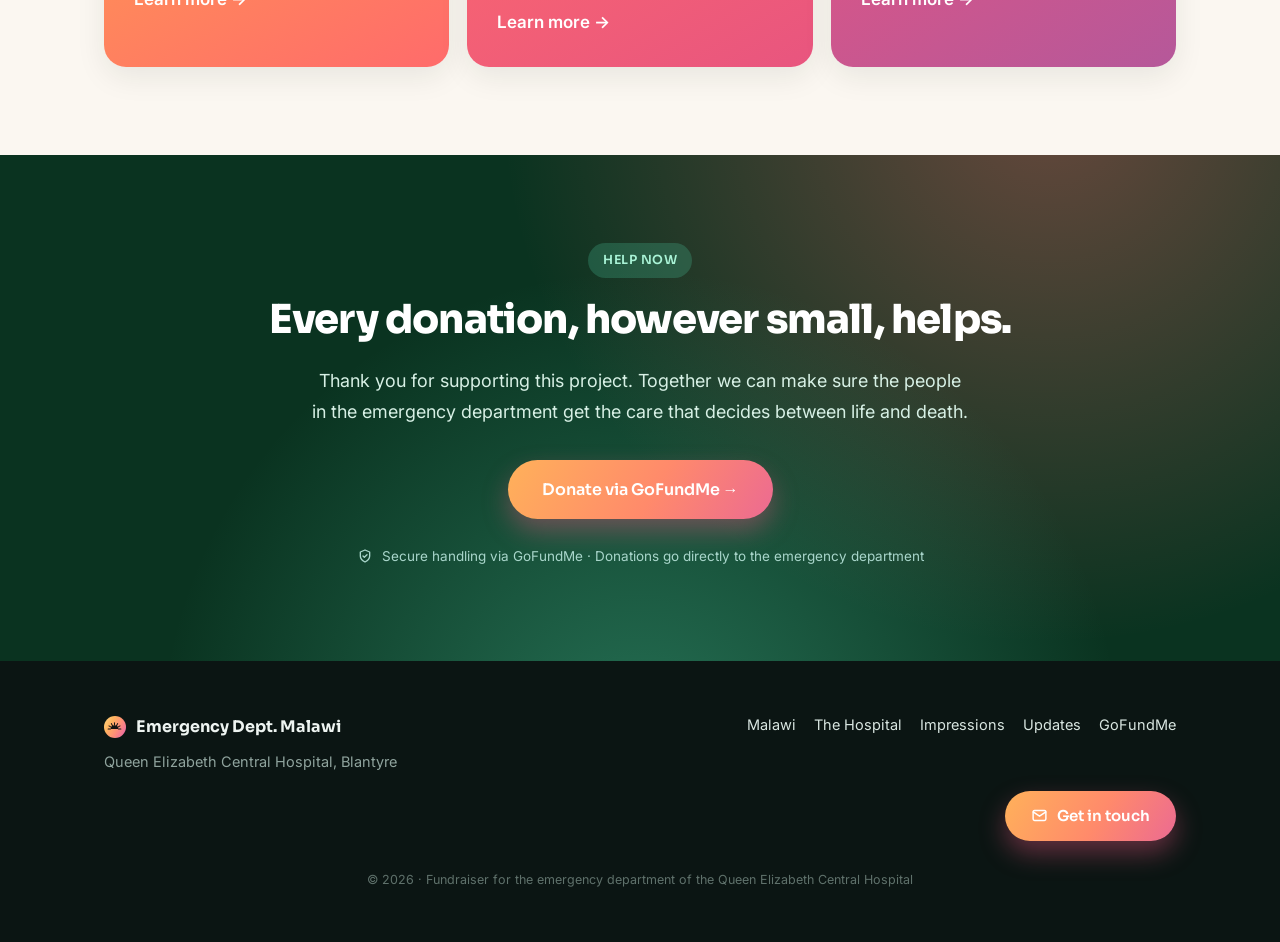
==== commit 3fb7743e: "Update index.html" ====
--- a/en/index.html
+++ b/en/index.html
@@ -177,7 +177,7 @@
 
 <script>
   const SPENDENZIEL = 18000;
-  const SPENDENSTAND = 65;
+  const SPENDENSTAND = 235;
 </script>
 <script src="../script.js?v=12"></script>
 </body>
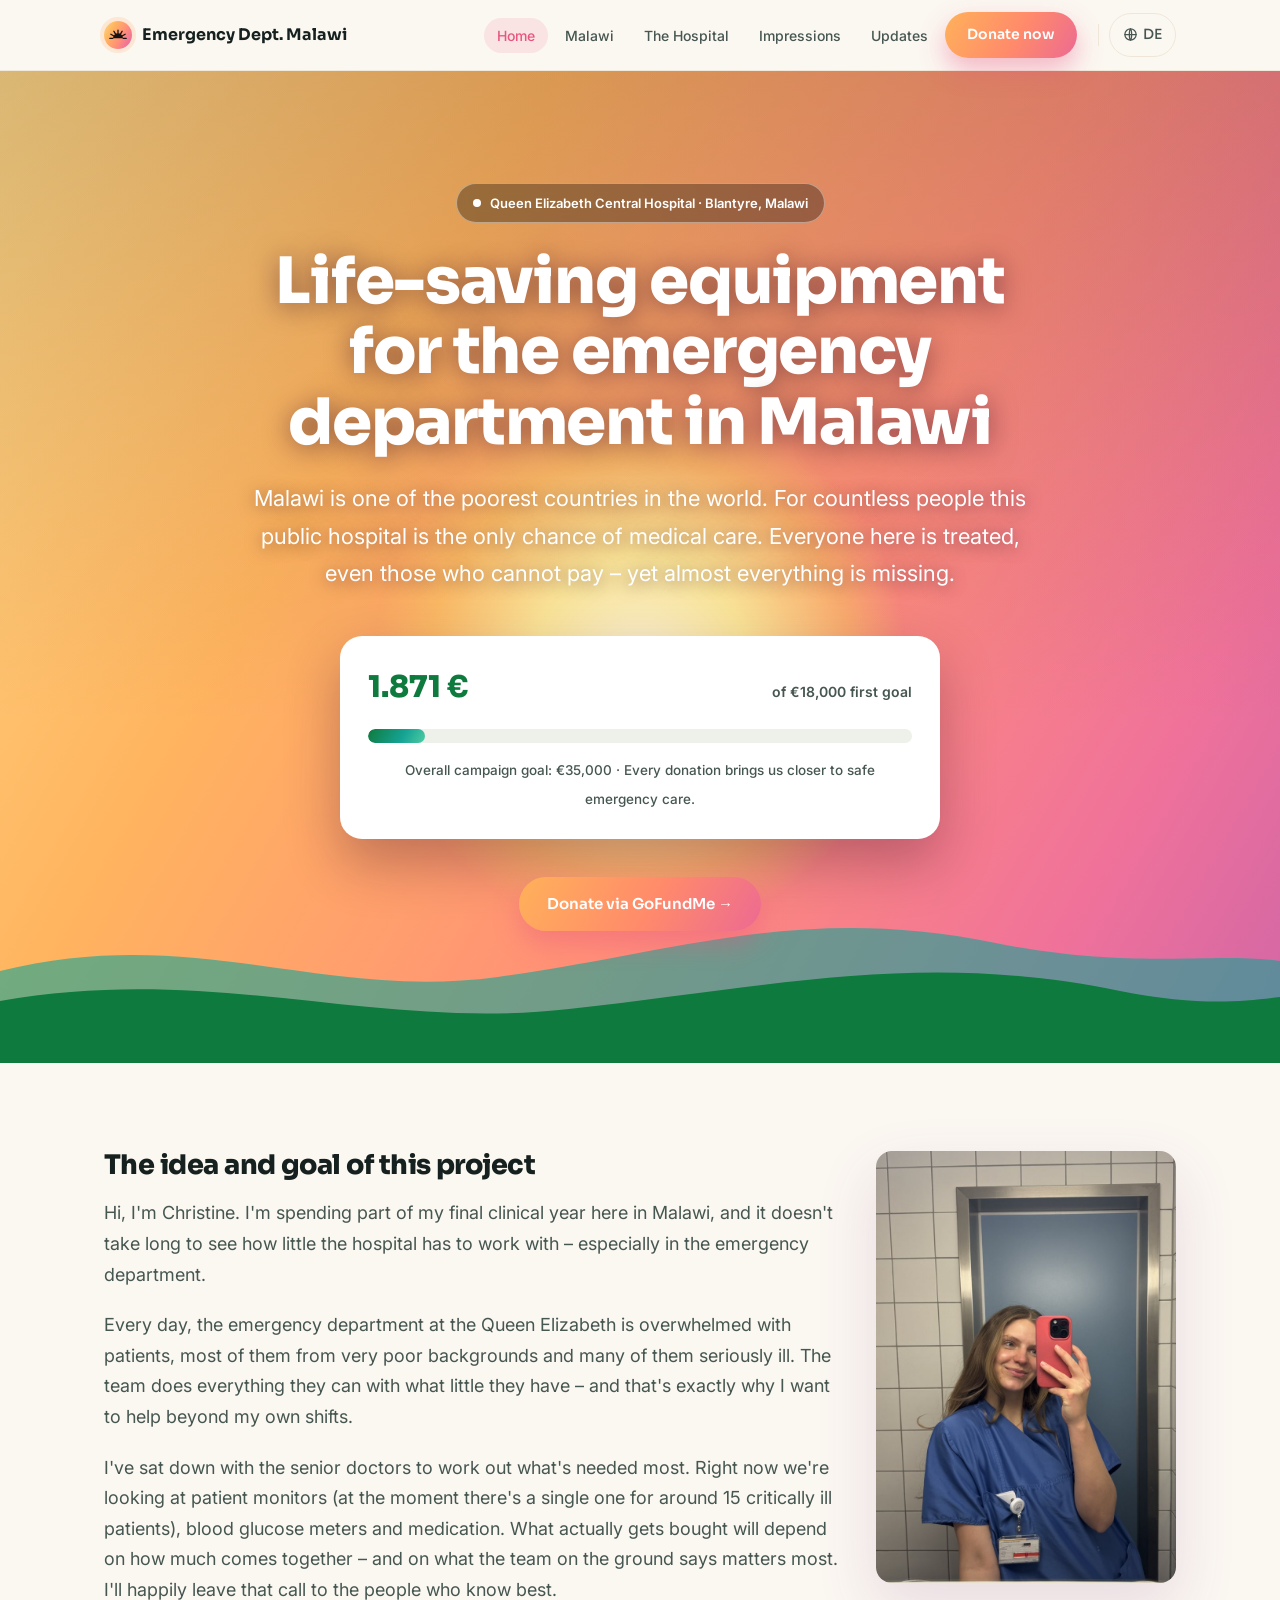
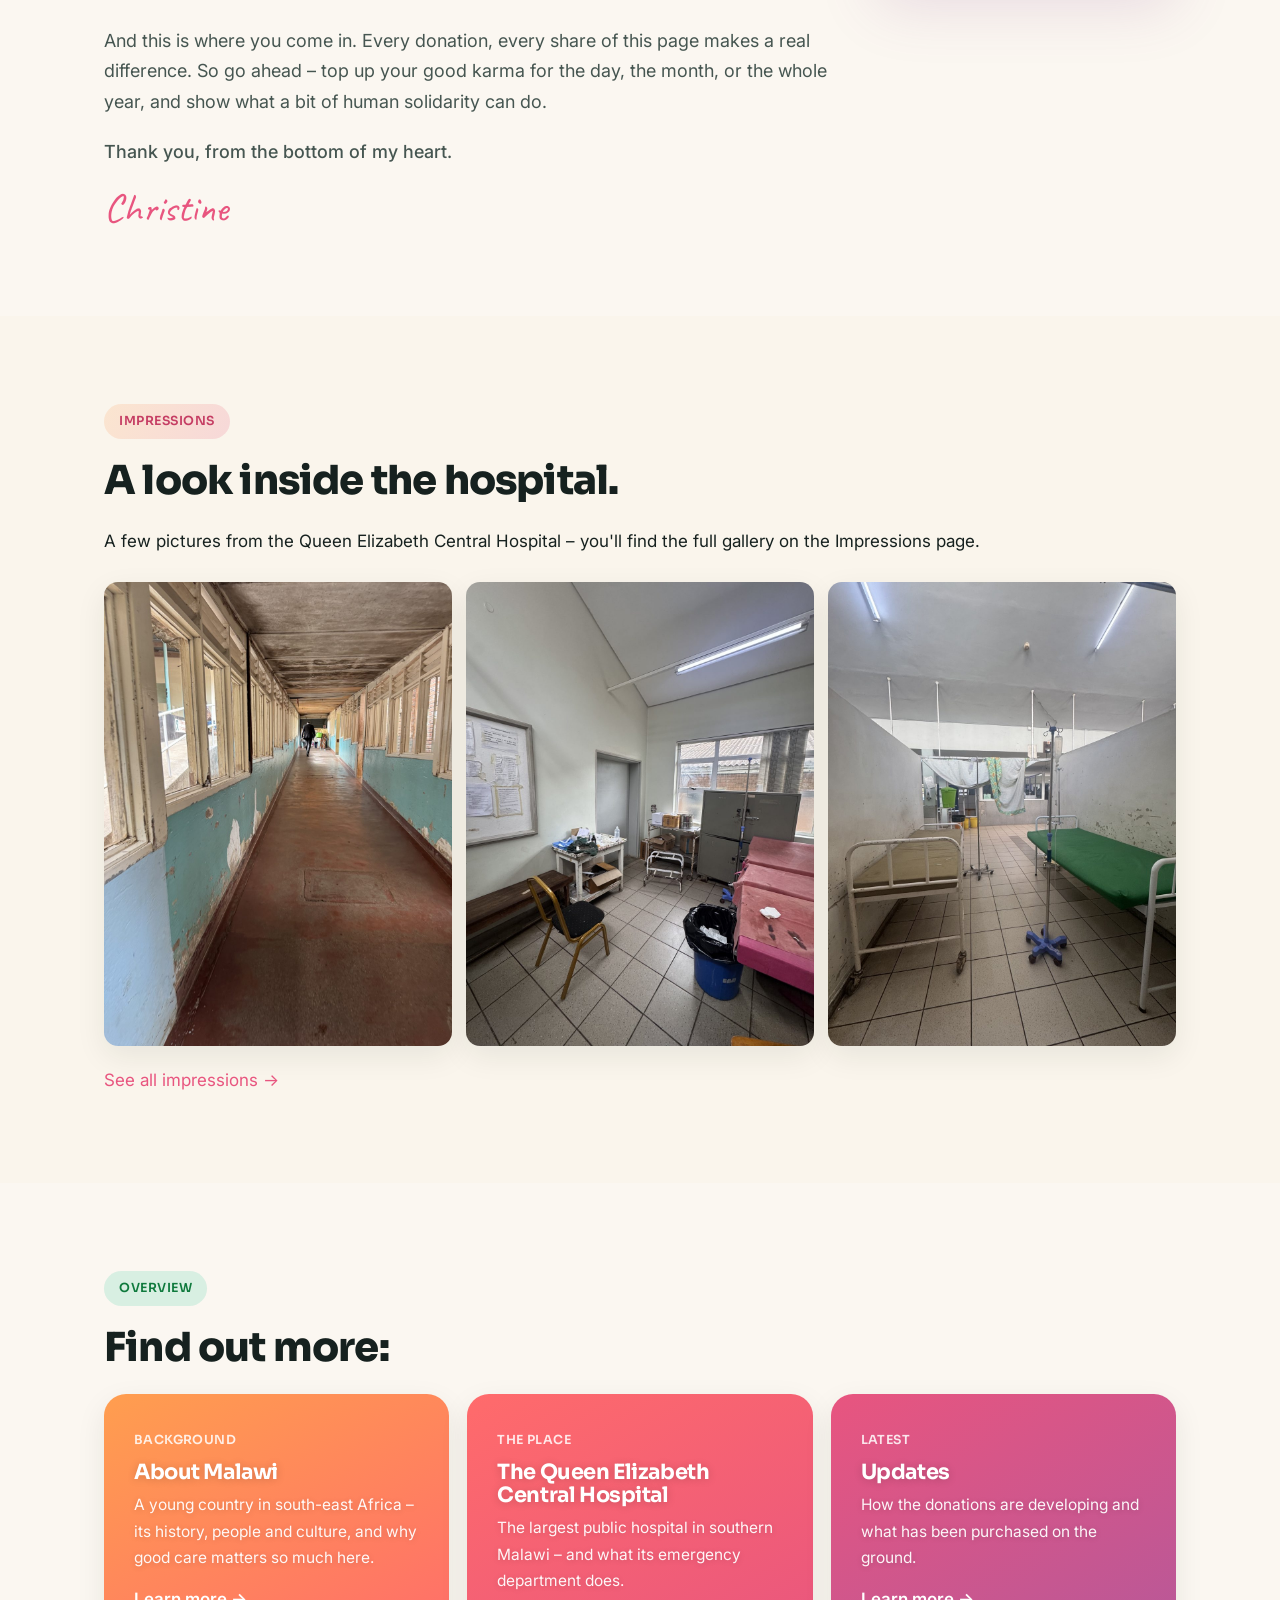
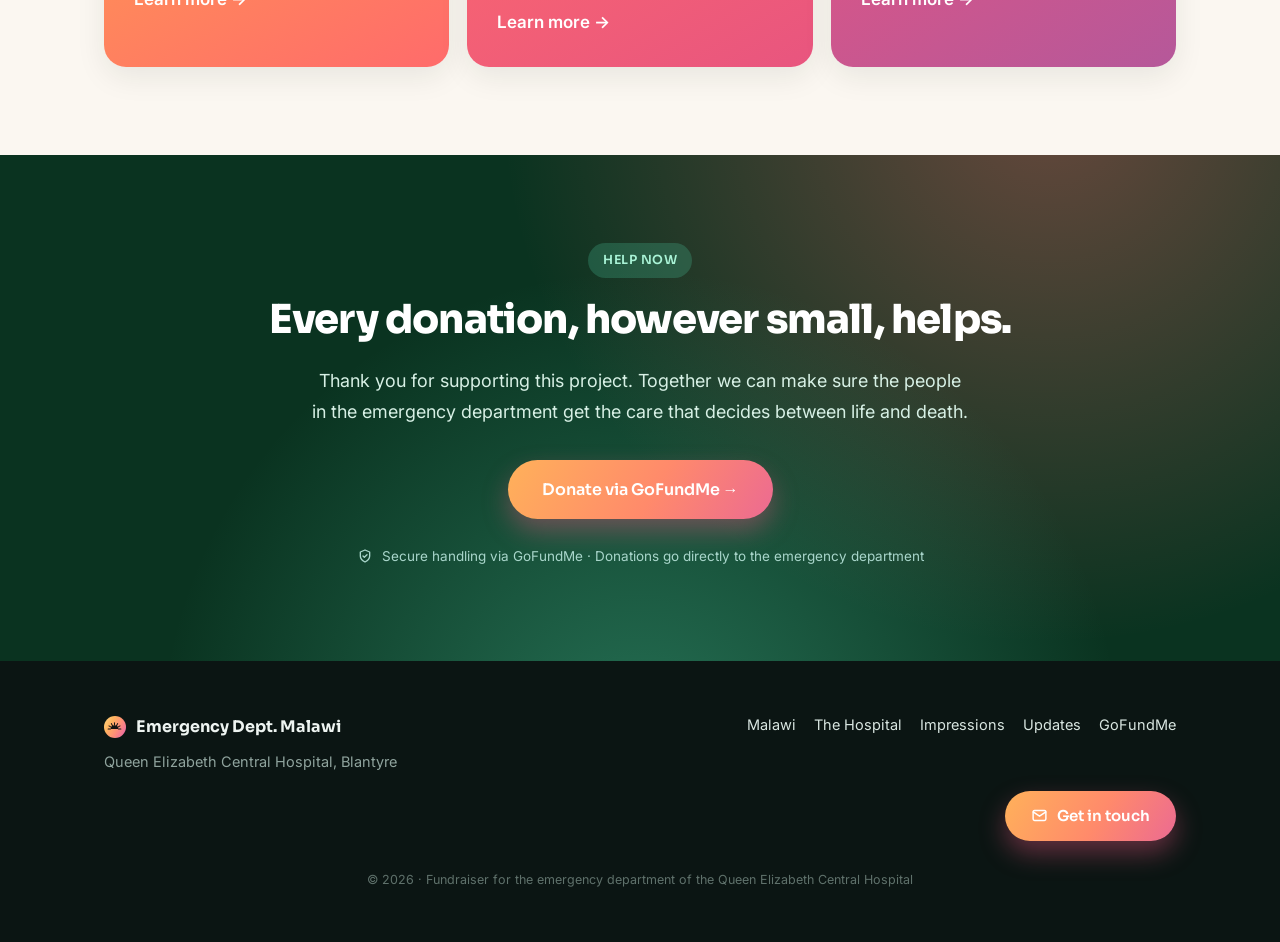
==== commit a924afd4: "Update index.html" ====
--- a/en/index.html
+++ b/en/index.html
@@ -177,7 +177,7 @@
 
 <script>
   const SPENDENZIEL = 18000;
-  const SPENDENSTAND = 235;
+  const SPENDENSTAND = 1871;
 </script>
 <script src="../script.js?v=12"></script>
 </body>
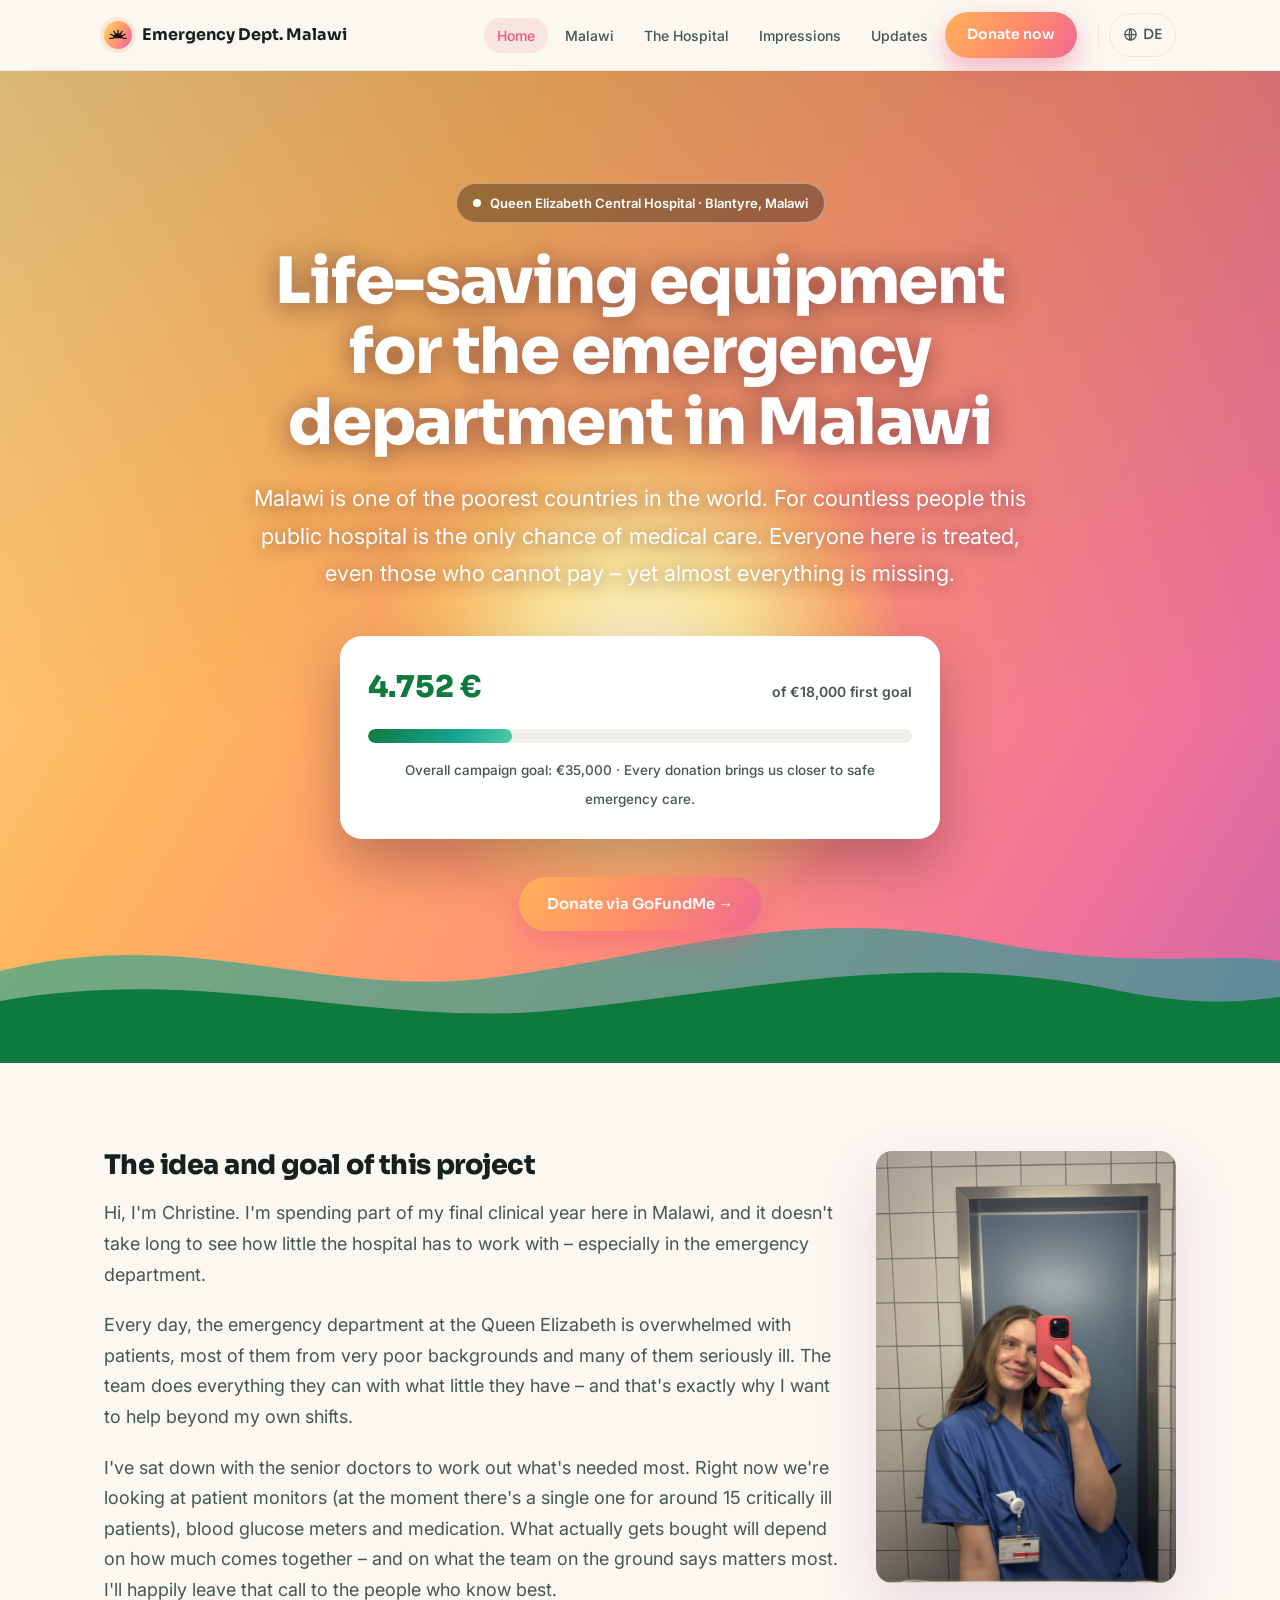
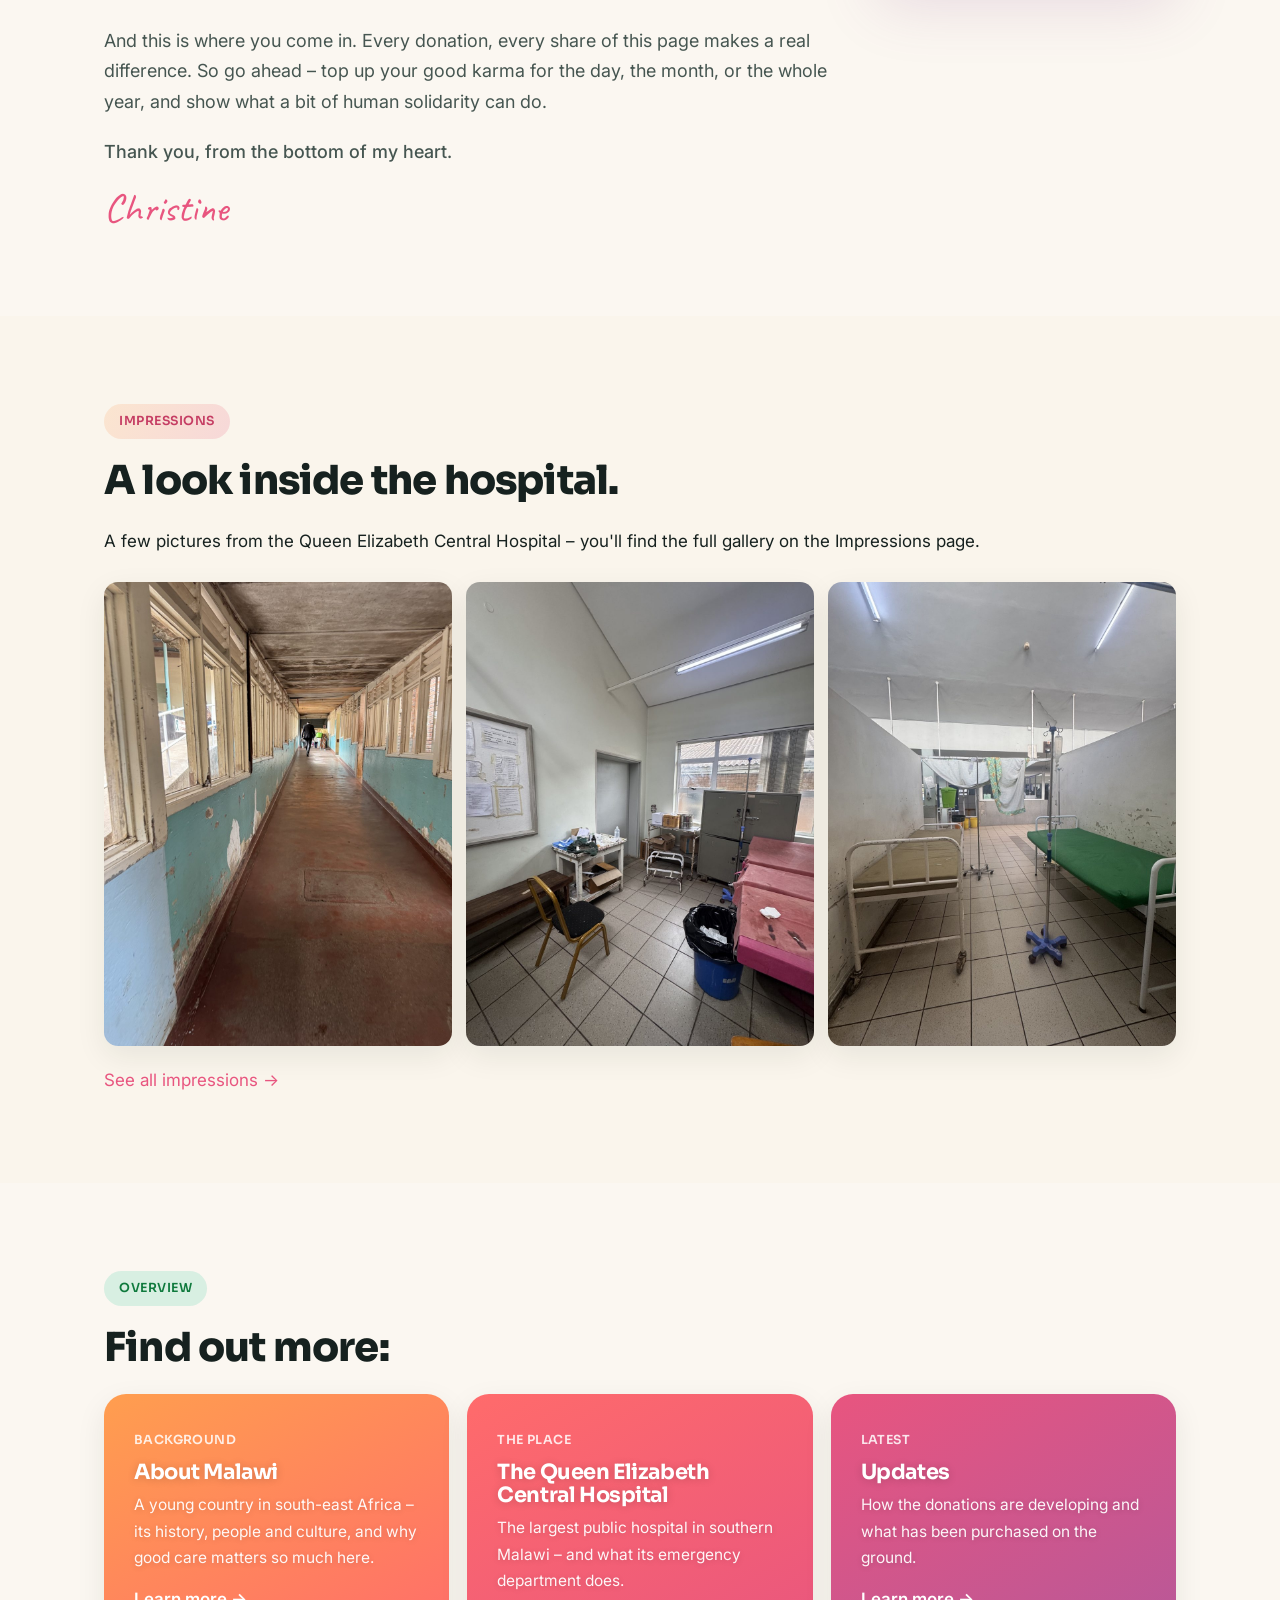
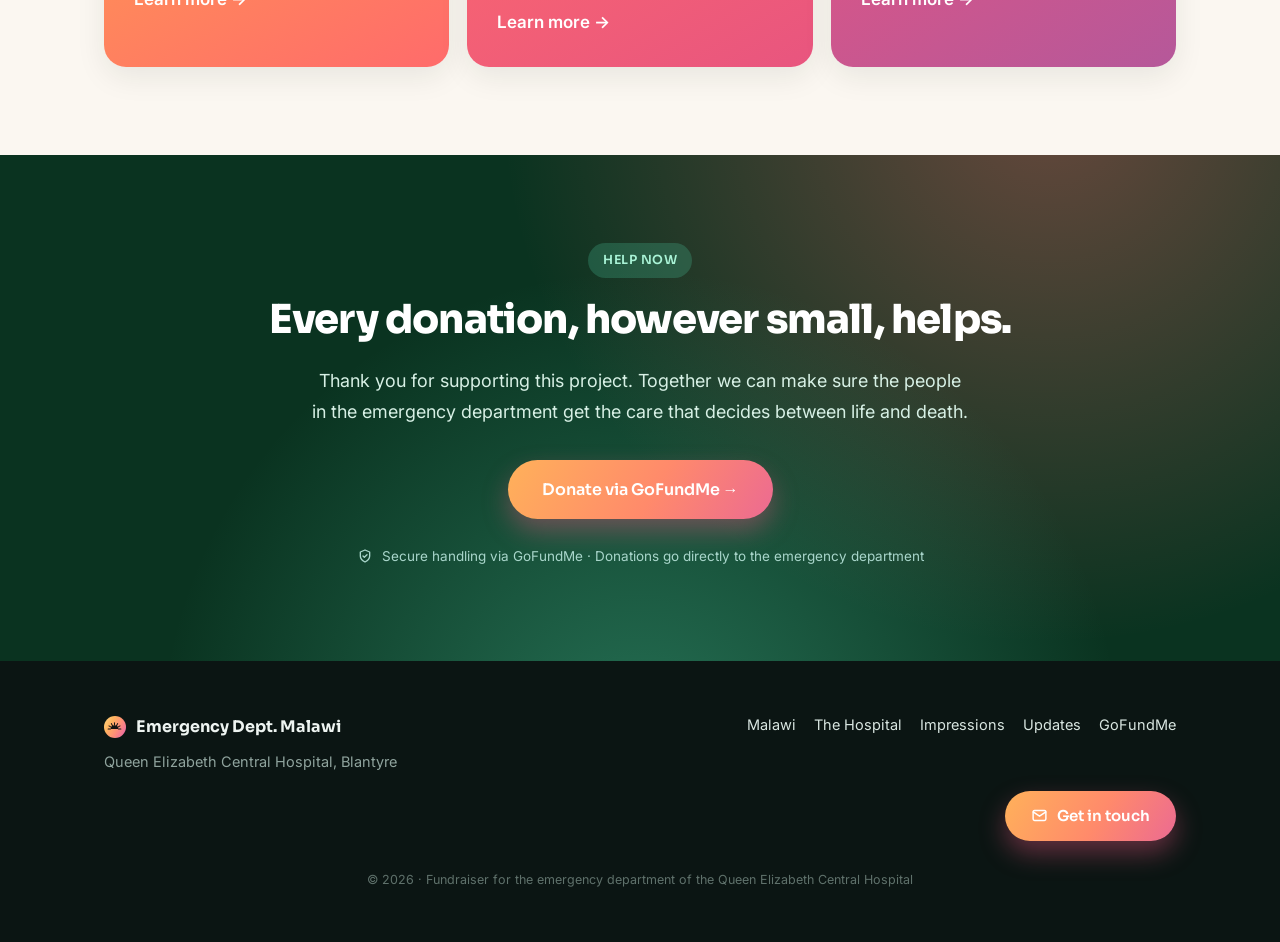
==== commit 819fd4c7: "Update index.html" ====
--- a/en/index.html
+++ b/en/index.html
@@ -177,7 +177,7 @@
 
 <script>
   const SPENDENZIEL = 18000;
-  const SPENDENSTAND = 1871;
+  const SPENDENSTAND = 4752;
 </script>
 <script src="../script.js?v=12"></script>
 </body>
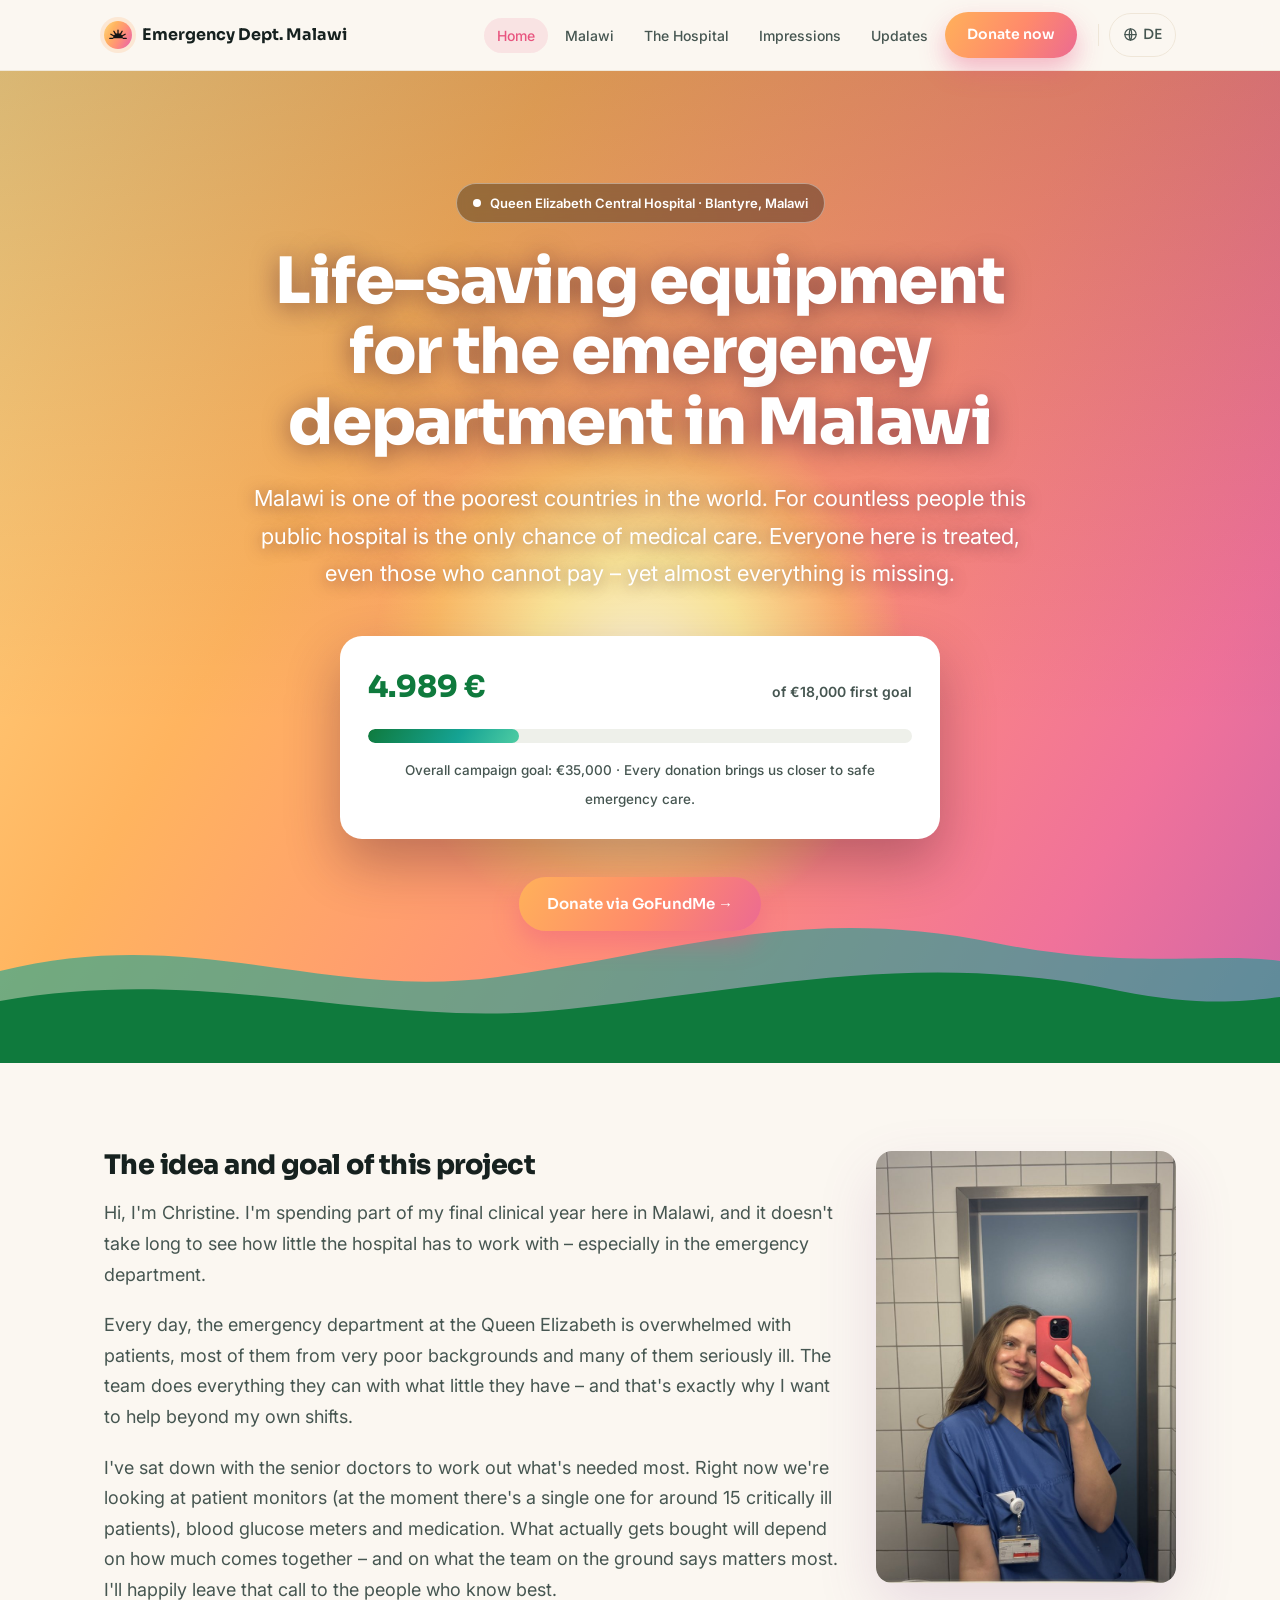
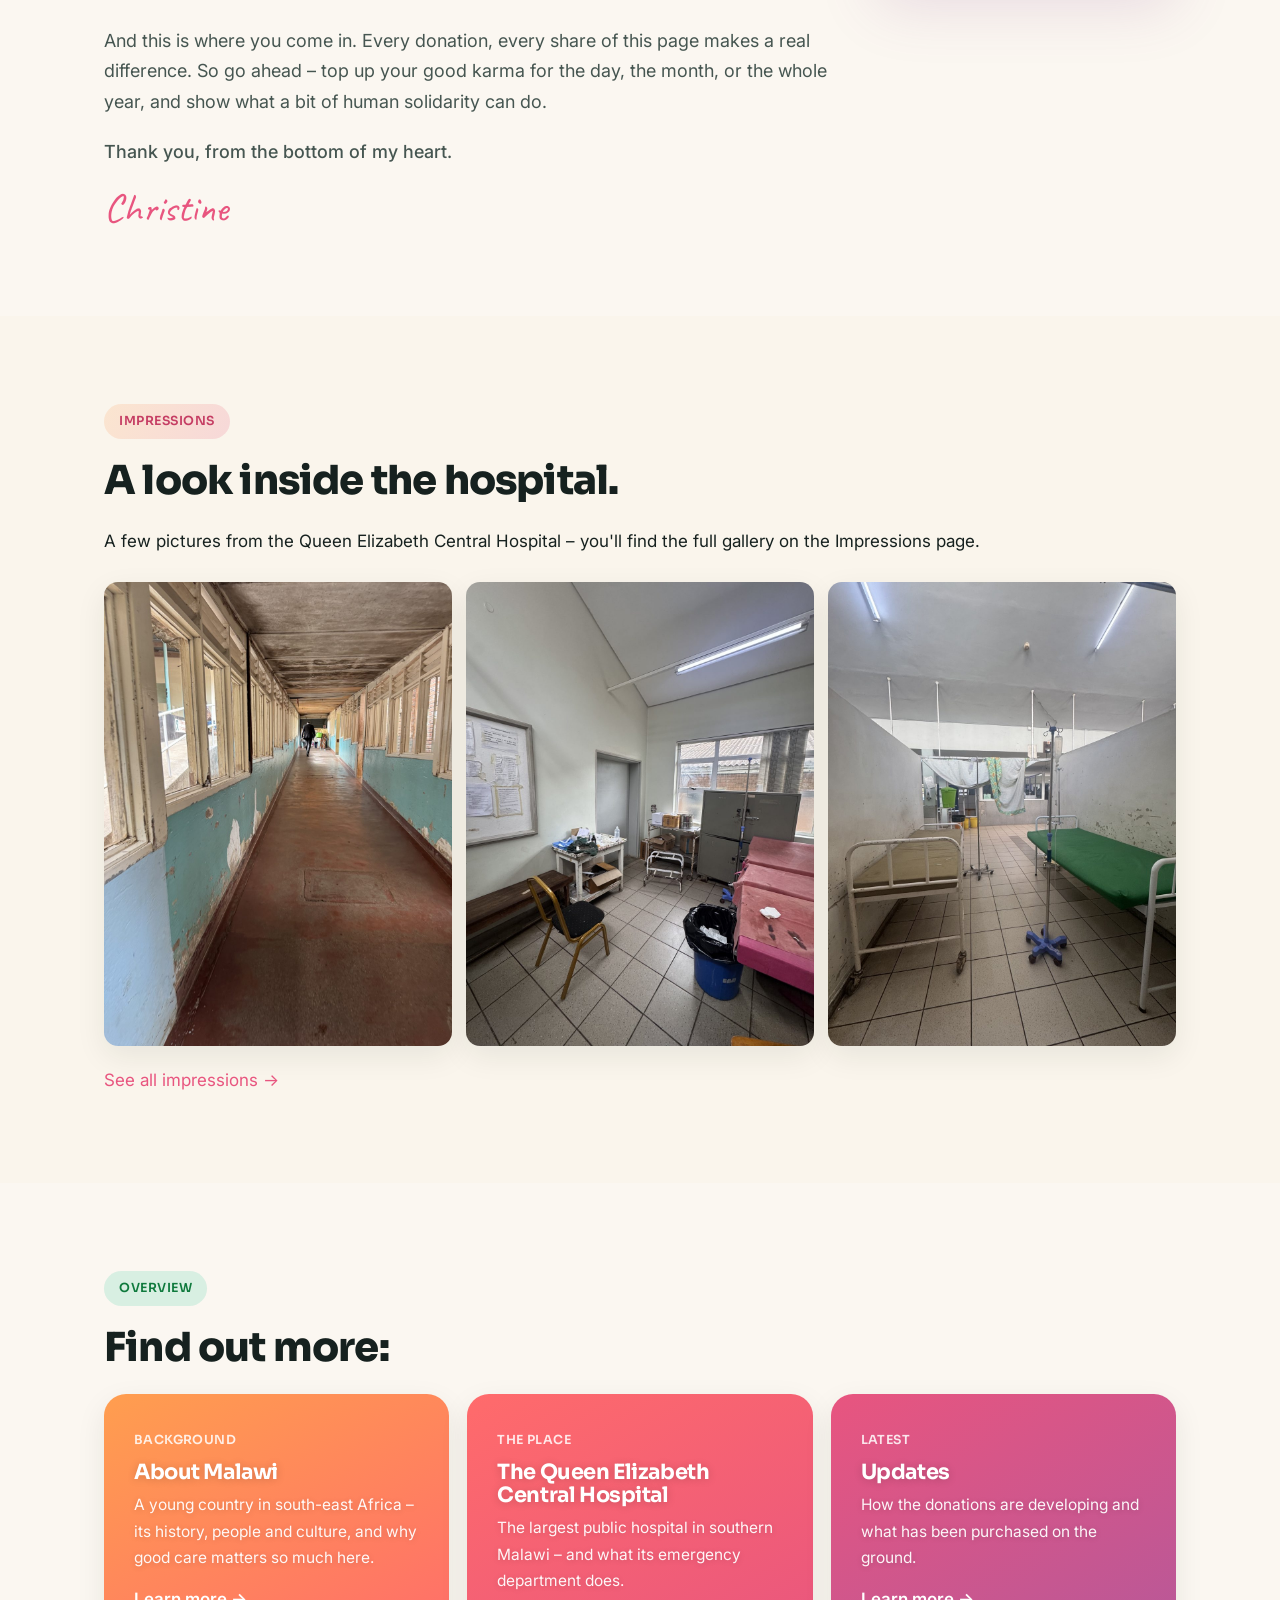
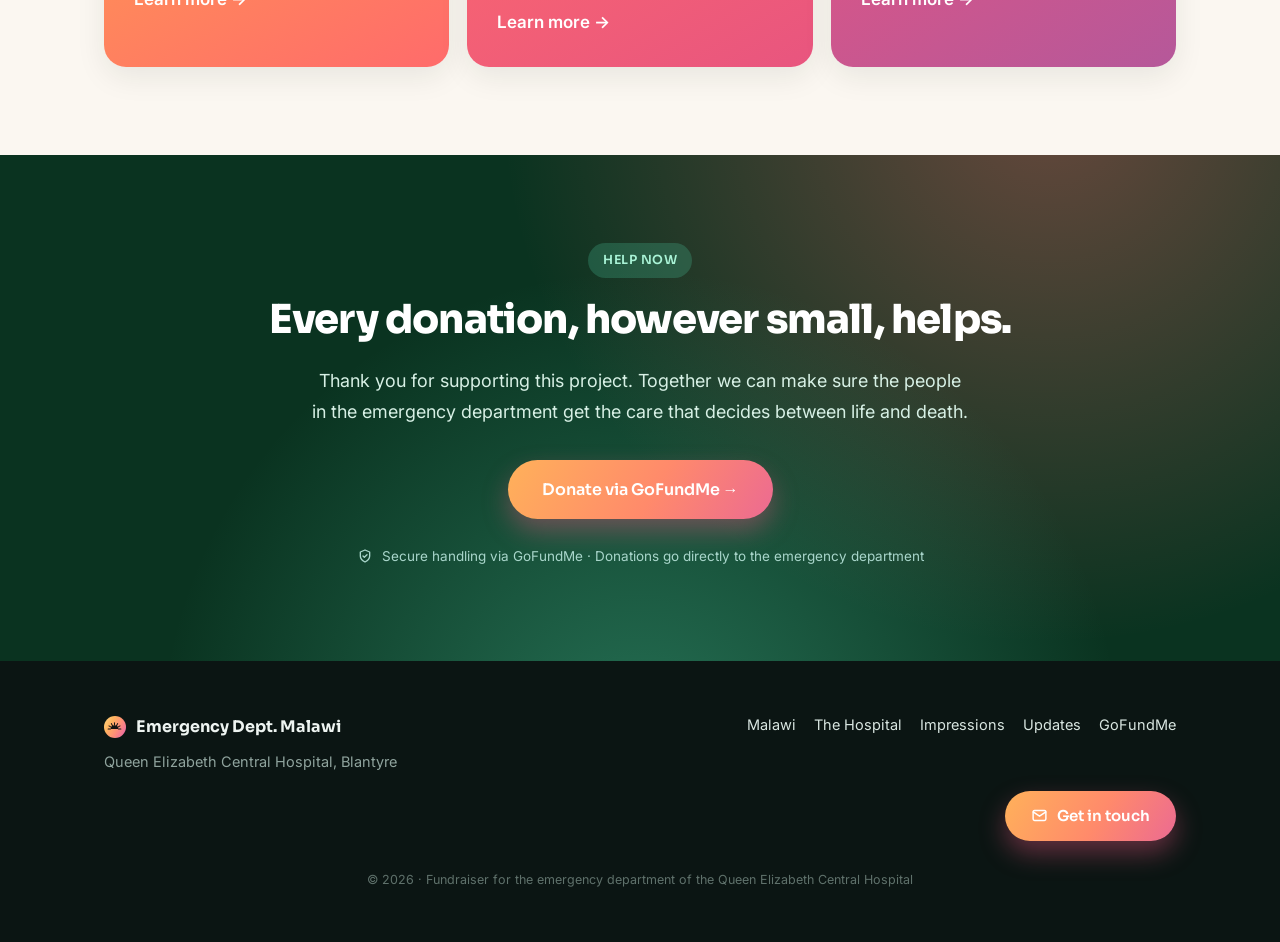
==== commit 61d58fc8: "Update index.html" ====
--- a/en/index.html
+++ b/en/index.html
@@ -177,7 +177,7 @@
 
 <script>
   const SPENDENZIEL = 18000;
-  const SPENDENSTAND = 4752;
+  const SPENDENSTAND = 4989;
 </script>
 <script src="../script.js?v=12"></script>
 </body>
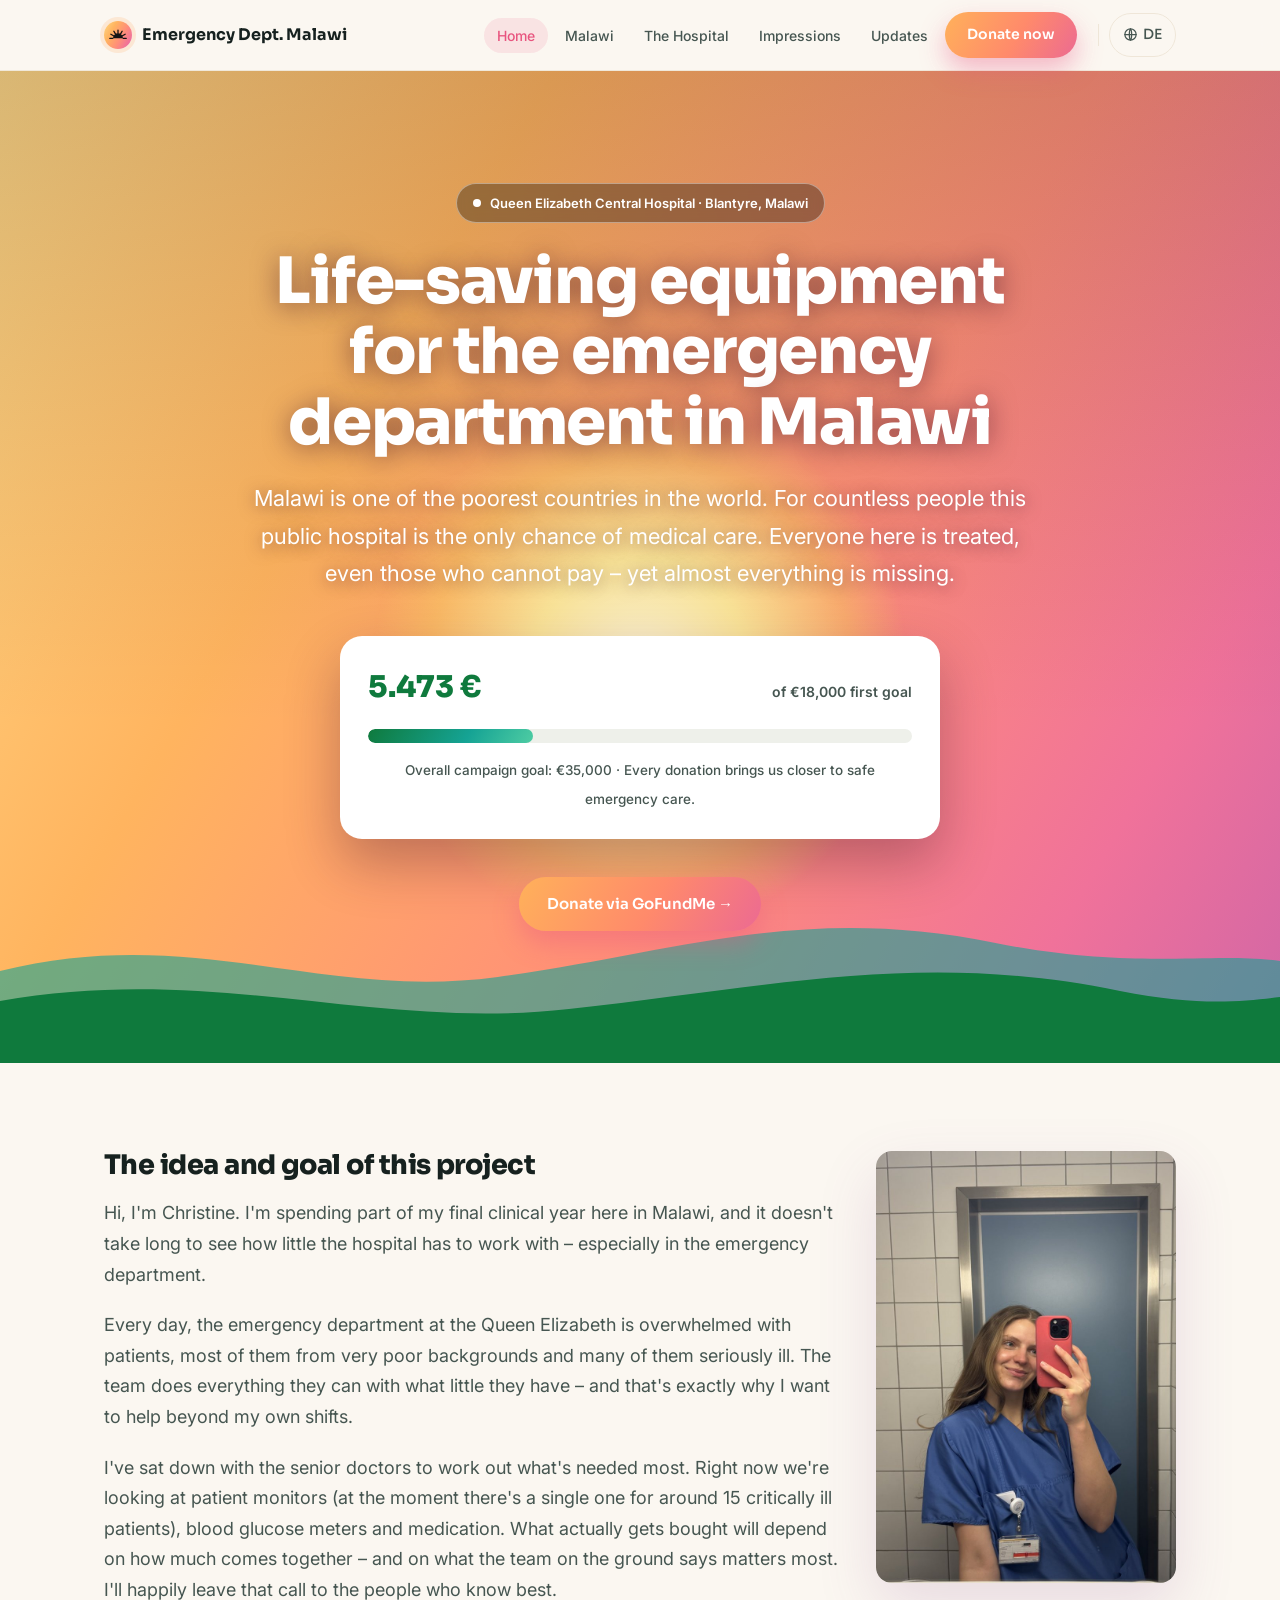
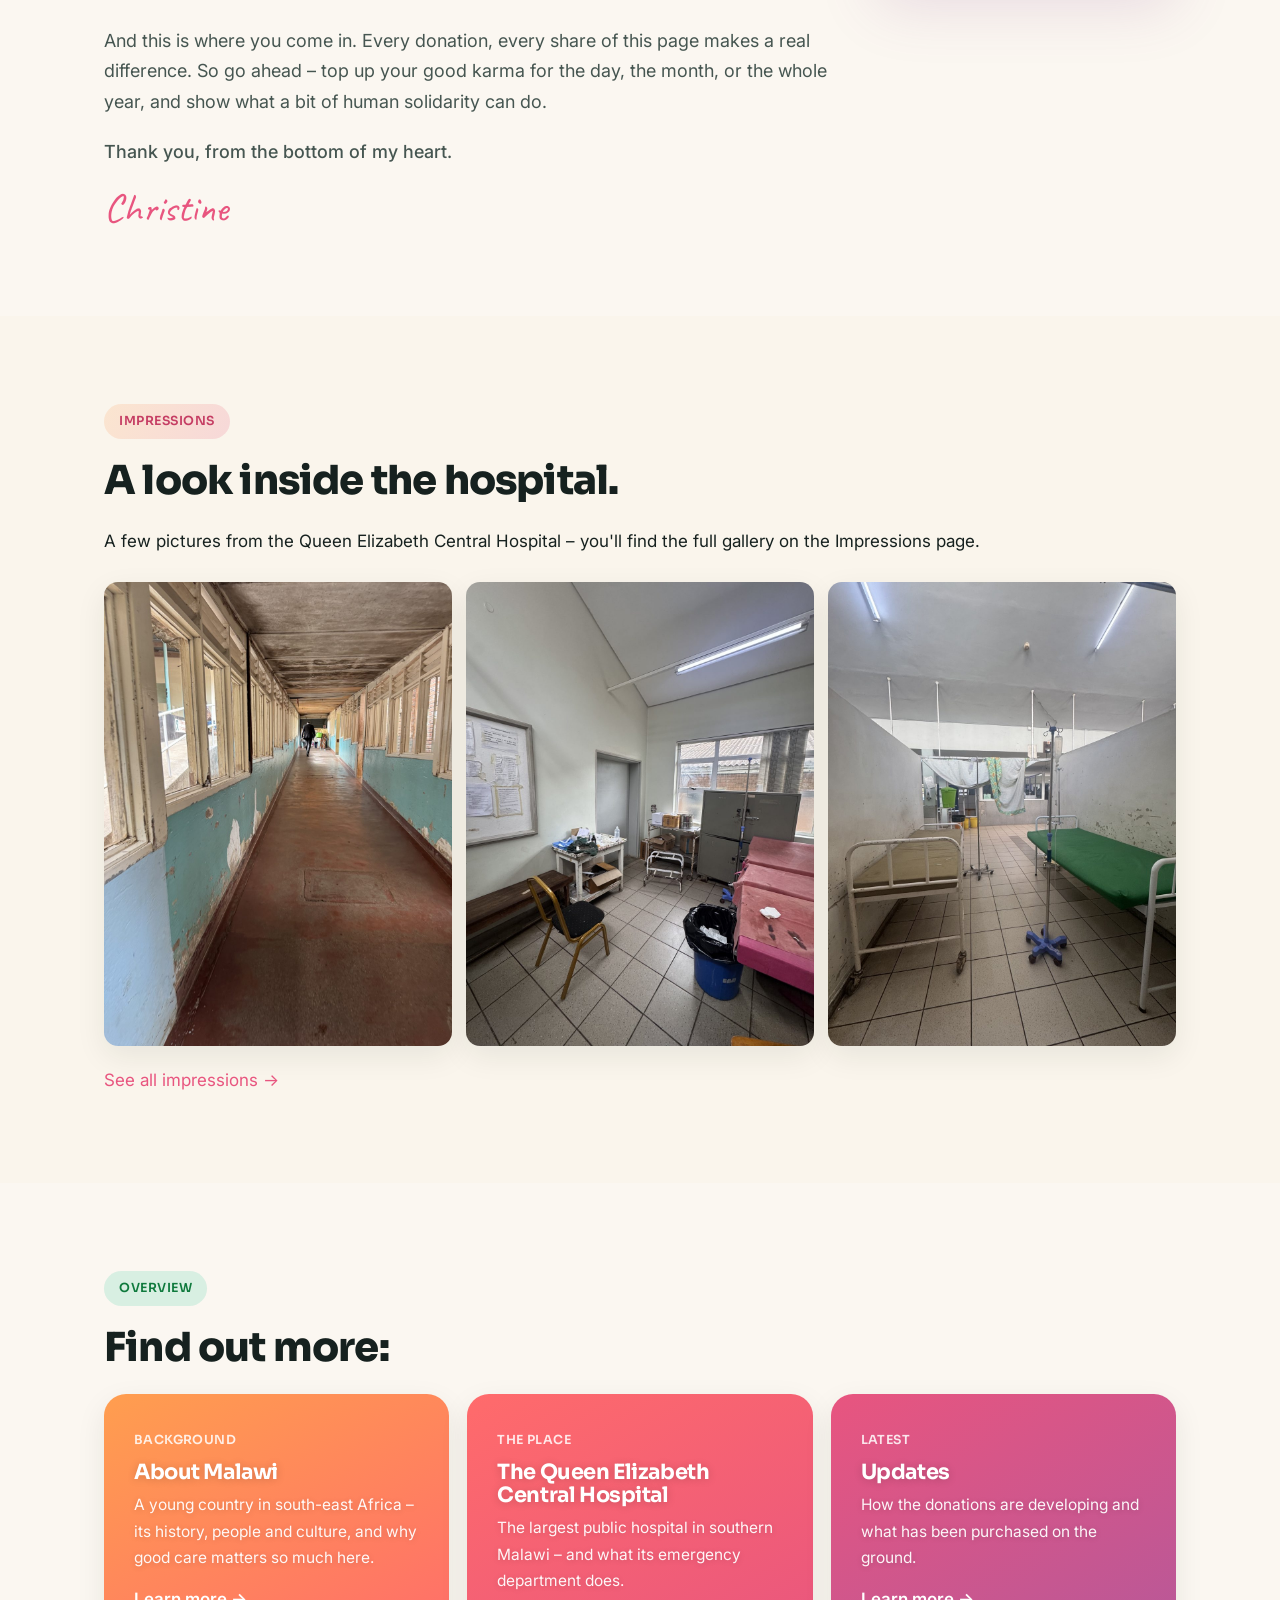
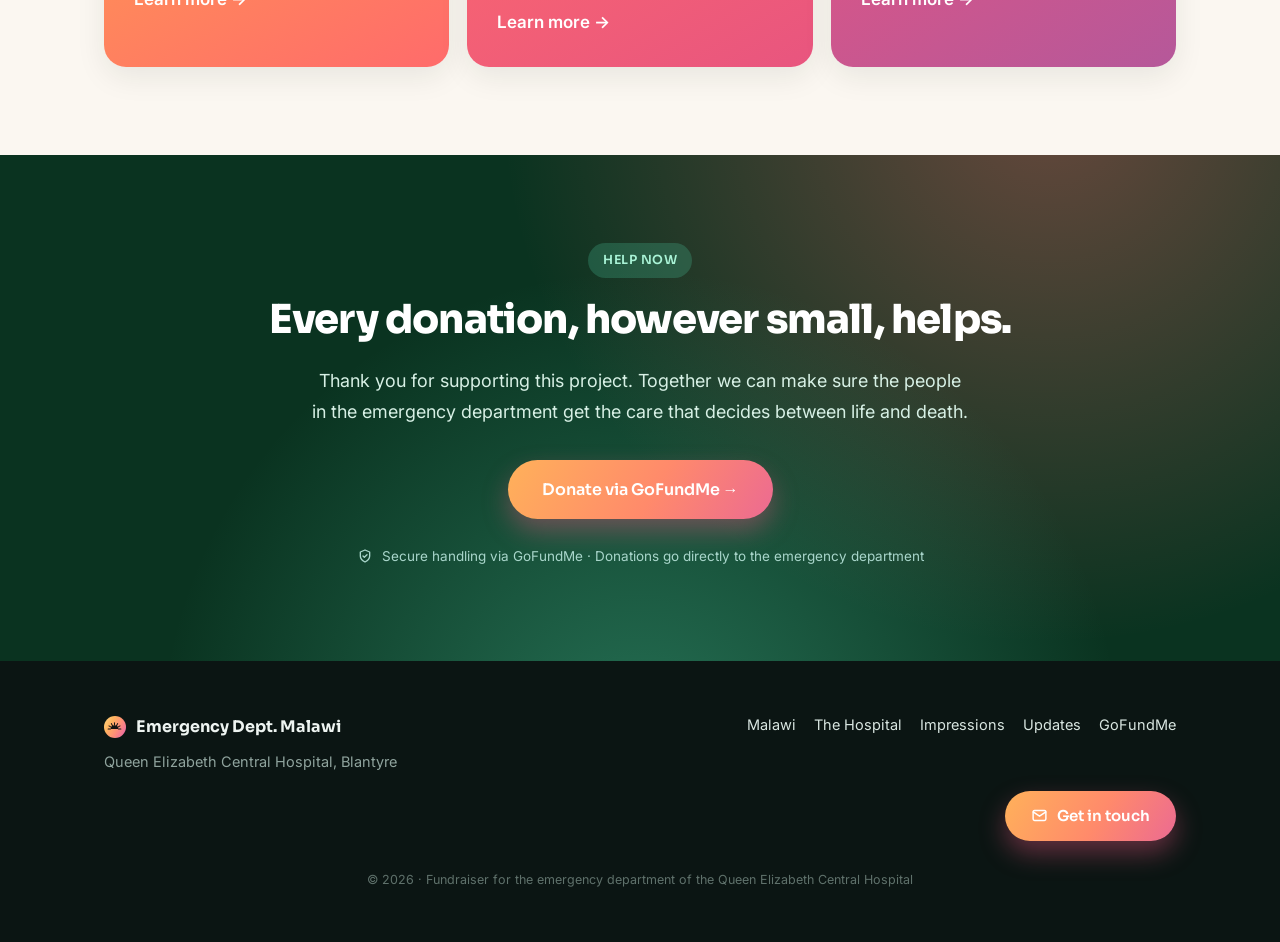
==== commit 432c61b1: "Update index.html" ====
--- a/en/index.html
+++ b/en/index.html
@@ -177,7 +177,7 @@
 
 <script>
   const SPENDENZIEL = 18000;
-  const SPENDENSTAND = 4989;
+  const SPENDENSTAND = 5473;
 </script>
 <script src="../script.js?v=12"></script>
 </body>
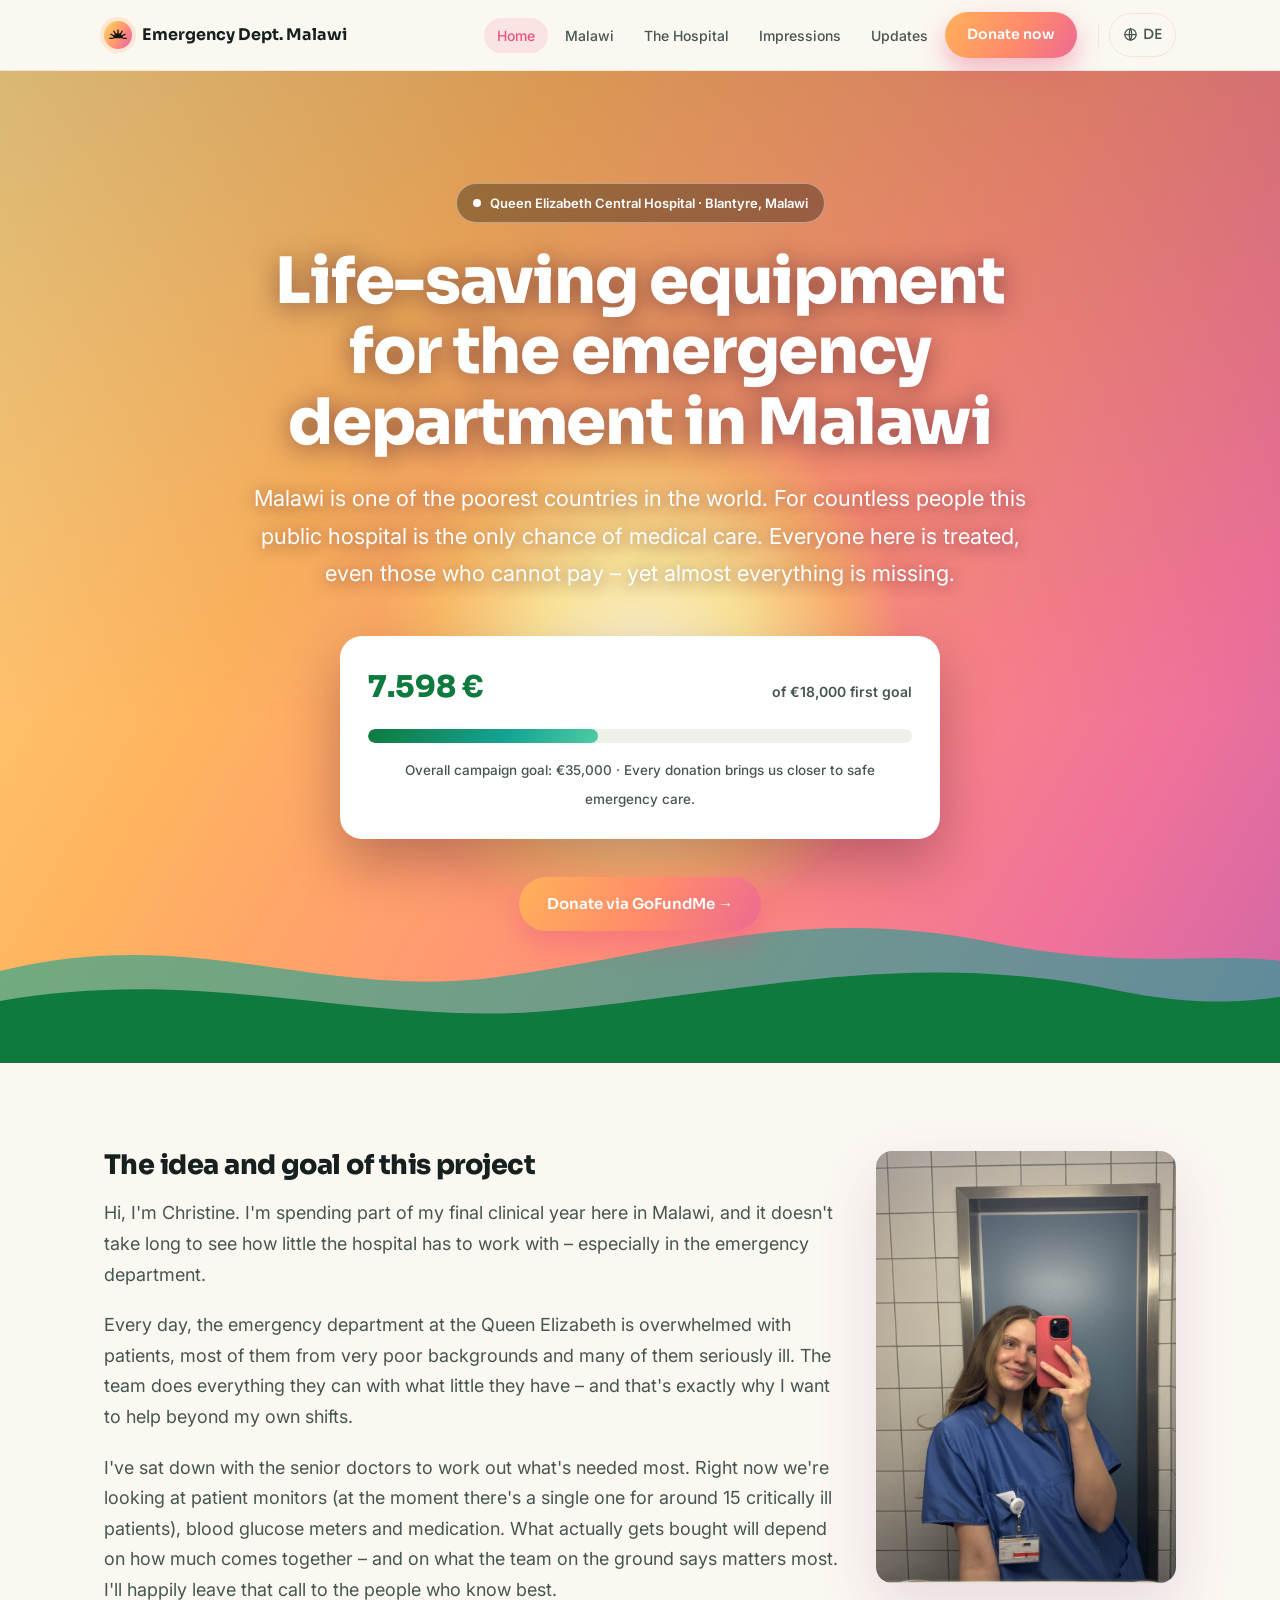
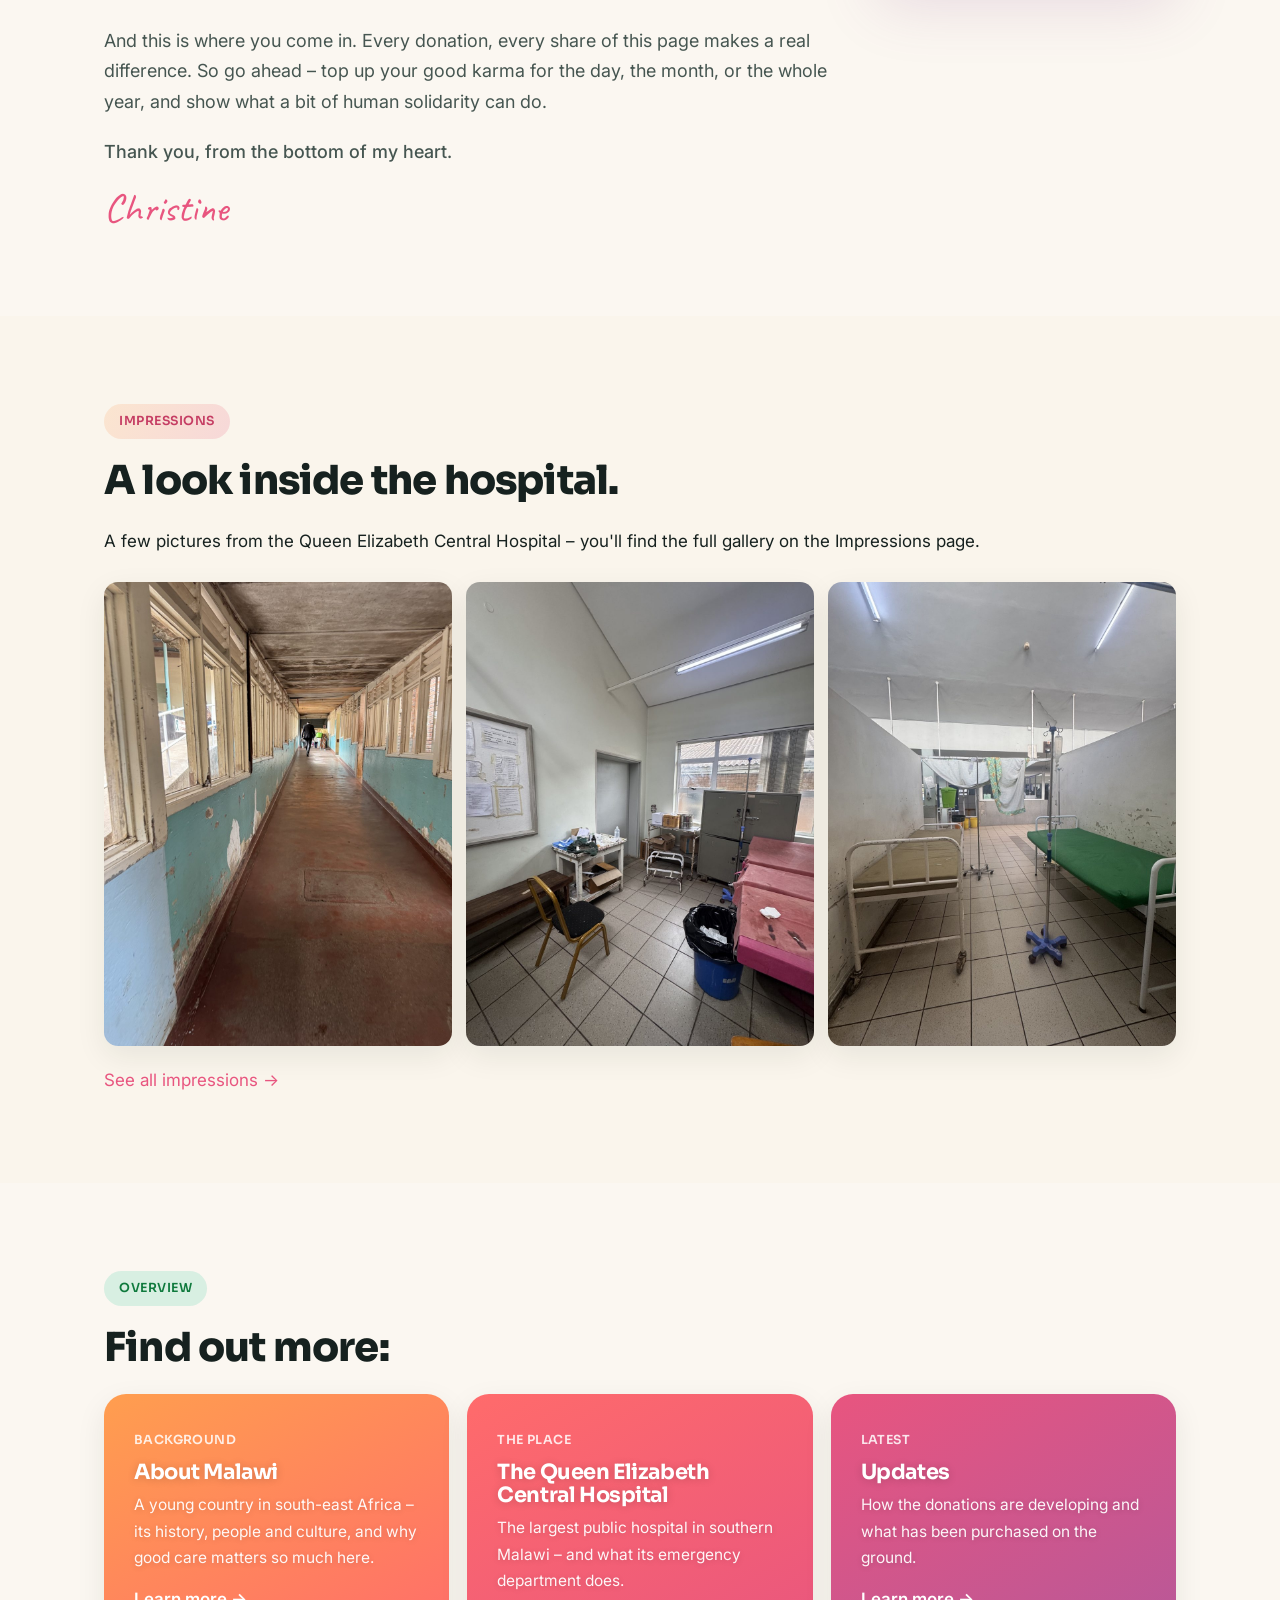
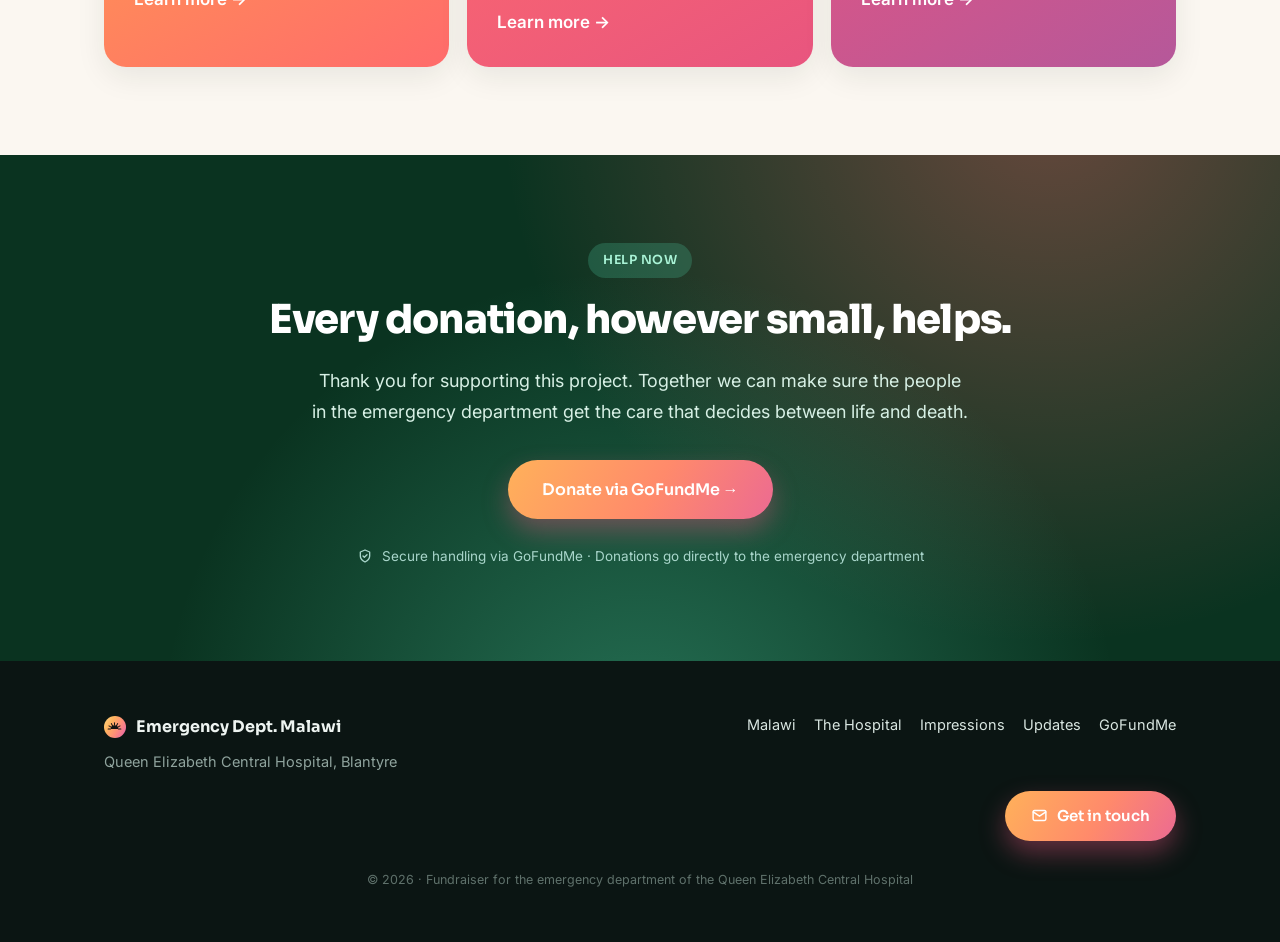
==== commit 0c5bfd7a: "Update index.html" ====
--- a/en/index.html
+++ b/en/index.html
@@ -177,7 +177,7 @@
 
 <script>
   const SPENDENZIEL = 18000;
-  const SPENDENSTAND = 5473;
+  const SPENDENSTAND = 7598;
 </script>
 <script src="../script.js?v=12"></script>
 </body>
